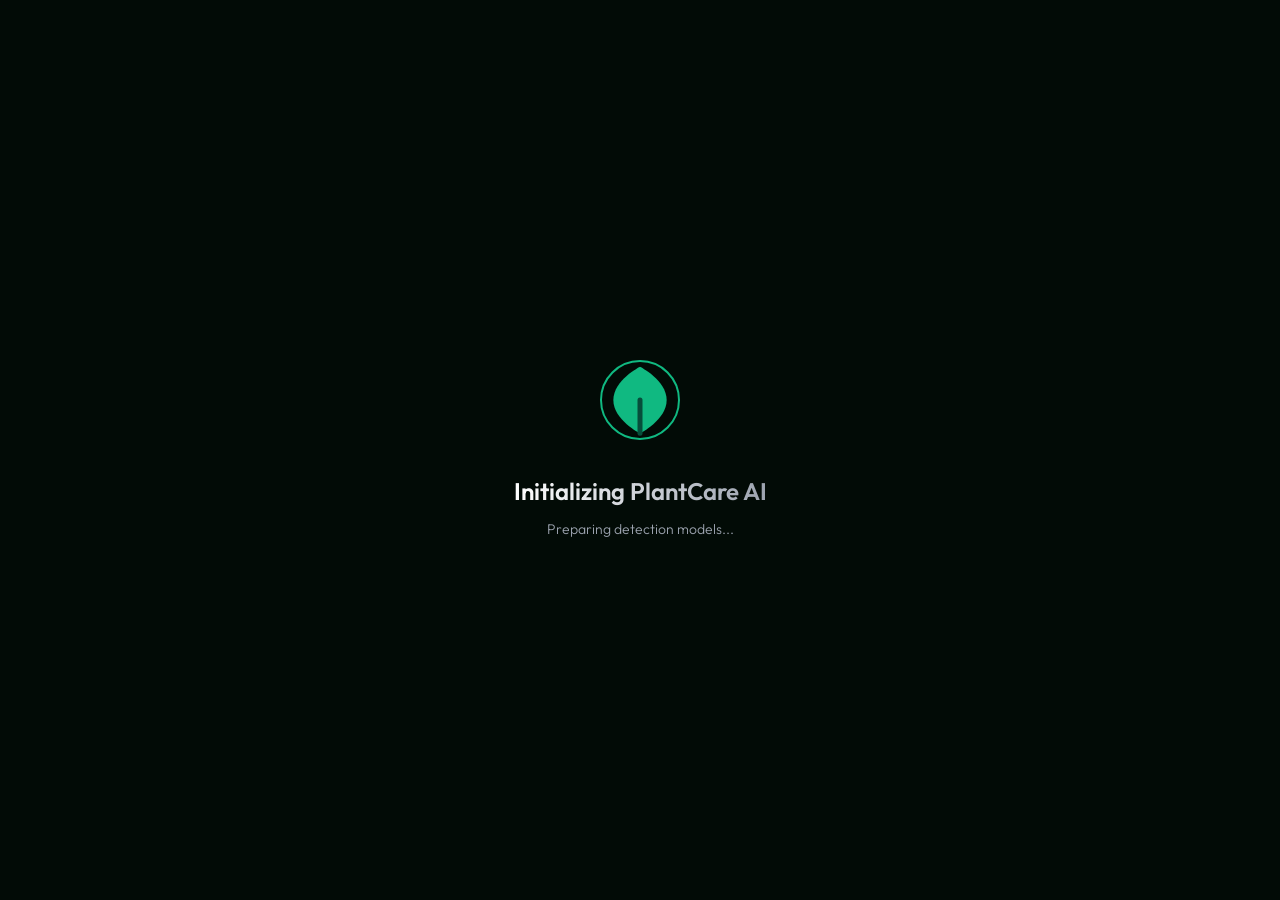
==== frontend/index.html @ ceac1222 "first commit" ====
<!DOCTYPE html>
<html lang="en">
<head>
    <meta charset="UTF-8">
    <meta name="viewport" content="width=device-width, initial-scale=1.0">
    <title>PlantCare AI - Disease Detection</title>
    <!-- Use Outfit font for a modern, organic feel -->
    <link rel="preconnect" href="https://fonts.googleapis.com">
    <link rel="preconnect" href="https://fonts.gstatic.com" crossorigin>
    <link href="https://fonts.googleapis.com/css2?family=Outfit:wght@300;400;500;600;700;800&display=swap" rel="stylesheet">
    <link rel="stylesheet" href="/frontend/style.css">
</head>
<body>
    <!-- Initial Loading Screen matching the theme -->
    <div id="loader" class="loader-overlay">
        <div class="loader-content">
            <div class="leaf-loader">
                <svg viewBox="0 0 24 24" fill="none" xmlns="http://www.w3.org/2000/svg" class="leaf-svg">
                    <!-- Leaf shape -->
                    <path d="M12 22C12 22 20 18 20 12C20 6 12 2 12 2C12 2 4 6 4 12C4 18 12 22 12 22Z" fill="#10B981" class="leaf-pulse"/>
                    <path d="M12 22V12" stroke="#064E3B" stroke-width="1.5" stroke-linecap="round" stroke-linejoin="round"/>
                </svg>
                <div class="pulse-ring"></div>
            </div>
            <h2>Initializing PlantCare AI</h2>
            <p>Preparing detection models...</p>
        </div>
    </div>

    <!-- Animated Background -->
    <div class="bg-animated">
        <div class="blob blob1"></div>
        <div class="blob blob2"></div>
        <div class="blob blob3"></div>
        <div class="noise-overlay"></div>
    </div>

    <!-- Main Navigation -->
    <nav class="glass-nav">
        <div class="nav-container">
            <div class="logo">
                <svg class="logo-icon" viewBox="0 0 24 24" fill="none" xmlns="http://www.w3.org/2000/svg">
                    <path d="M12 22C12 22 20 18 20 12C20 6 12 2 12 2C12 2 4 6 4 12C4 18 12 22 12 22Z" fill="#10B981"/>
                    <path d="M12 22V12" stroke="#FFFFFF" stroke-width="2" stroke-linecap="round"/>
                </svg>
                <span class="logo-text">PlantCare <span class="highlight">API</span></span>
            </div>
            
            <div class="auth-buttons">
                <!-- Login is not compulsory, but available -->
                <a href="/login" class="btn btn-ghost" style="text-decoration: none;">Login</a>
                <a href="/register" class="btn btn-outline" style="text-decoration: none;">Register</a>
            </div>
        </div>
    </nav>

    <!-- Hero Section -->
    <main class="hero">
        <div class="hero-container">
            <div class="hero-content glass-panel fade-in-up">
                <div class="badge">
                    <span class="pulse-dot"></span> API Status: Online
                </div>
                <h1>Diagnose Plant Health in <span class="highlight-gradient">Real-Time</span></h1>
                <p>Upload a photo of your plant's leaves. Our advanced computer vision engine will instantly identify diseases, nutrient deficiencies, and recommend treatments.</p>
                
                <!-- Main CTA - Guest allowed -->
                <div class="cta-group">
                    <a href="/upload" class="btn btn-primary btn-large" style="text-decoration: none;">
                        <svg width="24" height="24" viewBox="0 0 24 24" fill="none" stroke="currentColor" stroke-width="2" stroke-linecap="round" stroke-linejoin="round">
                            <path d="M21 15v4a2 2 0 0 1-2 2H5a2 2 0 0 1-2-2v-4"></path>
                            <polyline points="17 8 12 3 7 8"></polyline>
                            <line x1="12" y1="3" x2="12" y2="15"></line>
                        </svg>
                        Upload Plant Image
                    </a>
                    <div class="guest-note">
                        <svg width="16" height="16" viewBox="0 0 24 24" fill="none" stroke="currentColor" stroke-width="2" stroke-linecap="round" stroke-linejoin="round"><path d="M22 11.08V12a10 10 0 1 1-5.93-9.14"></path><polyline points="22 4 12 14.01 9 11.01"></polyline></svg>
                        <span>No login required to try</span>
                    </div>
                </div>
            </div>

            <!-- Visual Scanner Demonstration -->
            <div class="hero-visual glass-panel fade-in-up delay-1">
                <div class="scanner-ui">
                    <div class="mock-image-container">
                        <!-- Abstract leaf representation -->
                        <svg class="abstract-leaf" viewBox="0 0 100 100" fill="none" xmlns="http://www.w3.org/2000/svg">
                            <path d="M50 90C50 90 85 75 85 50C85 25 50 10 50 10C50 10 15 25 15 50C15 75 50 90 50 90Z" fill="var(--glass-bg)" stroke="#10B981" stroke-width="3"/>
                            <!-- Simulated spots -->
                            <circle cx="35" cy="45" r="4" fill="#F59E0B" class="spot"/>
                            <circle cx="65" cy="55" r="3" fill="#F59E0B" class="spot"/>
                            <circle cx="45" cy="65" r="5" fill="#EF4444" class="spot"/>
                        </svg>
                        
                        <!-- Scanning line animation -->
                        <div class="scan-line"></div>
                    </div>
                    
                    <div class="scanner-results">
                        <div class="result-item loading-skeleton"></div>
                        <div class="result-item loading-skeleton short"></div>
                    </div>
                </div>
            </div>
        </div>
    </main>

    <script src="/frontend/script.js"></script>
</body>
</html>
---- frontend/style.css ----
:root {
    /* Color Palette - Vibrant Plant Theme */
    --bg-dark: #020b06;
    --primary: #10B981;
    --primary-hover: #34D399;
    --primary-glow: rgba(16, 185, 129, 0.4);
    --secondary: #059669;
    --accent: #F59E0B;
    
    --text-main: #F3F4F6;
    --text-muted: #9CA3AF;
    
    --glass-bg: rgba(255, 255, 255, 0.03);
    --glass-border: rgba(255, 255, 255, 0.08);
    --glass-highlight: rgba(255, 255, 255, 0.15);
    
    --font-sans: 'Outfit', -apple-system, BlinkMacSystemFont, 'Segoe UI', Roboto, sans-serif;
}

* {
    margin: 0;
    padding: 0;
    box-sizing: border-box;
    font-family: var(--font-sans);
}

body {
    background-color: var(--bg-dark);
    color: var(--text-main);
    min-height: 100vh;
    overflow-x: hidden;
    position: relative;
    line-height: 1.6;
}

/* Typography */
h1 {
    font-size: clamp(2.5rem, 5vw, 4rem);
    font-weight: 800;
    line-height: 1.1;
    margin-bottom: 1.5rem;
    letter-spacing: -0.02em;
}

p {
    font-size: 1.125rem;
    color: var(--text-muted);
    margin-bottom: 2rem;
    font-weight: 300;
}

.highlight {
    color: var(--primary);
}

.highlight-gradient {
    background: linear-gradient(135deg, #10B981, #34D399);
    -webkit-background-clip: text;
    -webkit-text-fill-color: transparent;
    background-clip: text;
}

/* Background Animations */
.bg-animated {
    position: fixed;
    top: 0;
    left: 0;
    width: 100vw;
    height: 100vh;
    z-index: -1;
    overflow: hidden;
    background: radial-gradient(circle at center, #062416 0%, var(--bg-dark) 100%);
}

.blob {
    position: absolute;
    filter: blur(80px);
    border-radius: 50%;
    opacity: 0.5;
    animation: float 20s infinite ease-in-out alternate;
}

.blob1 {
    top: -10%;
    left: -10%;
    width: 50vw;
    height: 50vw;
    background: radial-gradient(circle, rgba(16,185,129,0.15) 0%, transparent 70%);
    animation-delay: 0s;
}

.blob2 {
    bottom: -20%;
    right: -10%;
    width: 60vw;
    height: 60vw;
    background: radial-gradient(circle, rgba(5,150,105,0.2) 0%, transparent 70%);
    animation-delay: -5s;
}

.blob3 {
    top: 40%;
    left: 40%;
    width: 30vw;
    height: 30vw;
    background: radial-gradient(circle, rgba(245,158,11,0.05) 0%, transparent 70%);
    animation-delay: -10s;
}

.noise-overlay {
    position: absolute;
    inset: 0;
    background-image: url("data:image/svg+xml,%3Csvg viewBox='0 0 200 200' xmlns='http://www.w3.org/2000/svg'%3E%3Cfilter id='noiseFilter'%3E%3CfeTurbulence type='fractalNoise' baseFrequency='0.65' numOctaves='3' stitchTiles='stitch'/%3E%3C/filter%3E%3Crect width='100%25' height='100%25' filter='url(%23noiseFilter)' opacity='0.03'/%3E%3C/svg%3E");
    pointer-events: none;
}

@keyframes float {
    0% { transform: translate(0, 0) scale(1); }
    100% { transform: translate(5%, 10%) scale(1.1); }
}

/* Glassmorphism Utilities */
.glass-panel {
    background: var(--glass-bg);
    backdrop-filter: blur(12px);
    -webkit-backdrop-filter: blur(12px);
    border: 1px solid var(--glass-border);
    border-radius: 24px;
    box-shadow: 0 25px 50px -12px rgba(0, 0, 0, 0.5);
}

/* Buttons */
.btn {
    display: inline-flex;
    align-items: center;
    justify-content: center;
    gap: 0.5rem;
    padding: 0.75rem 1.5rem;
    border-radius: 12px;
    font-weight: 600;
    font-size: 1rem;
    cursor: pointer;
    transition: all 0.3s ease;
    border: none;
    outline: none;
}

.btn-primary {
    background: var(--primary);
    color: #ffffff;
    box-shadow: 0 0 20px var(--primary-glow);
}

.btn-primary:hover {
    background: var(--primary-hover);
    box-shadow: 0 0 30px var(--primary-glow);
    transform: translateY(-2px);
}

.btn-outline {
    background: transparent;
    color: var(--text-main);
    border: 1px solid var(--glass-highlight);
}

.btn-outline:hover {
    background: var(--glass-highlight);
    border-color: var(--primary);
}

.btn-ghost {
    background: transparent;
    color: var(--text-muted);
}

.btn-ghost:hover {
    color: var(--text-main);
    background: var(--glass-bg);
}

.btn-large {
    padding: 1rem 2.5rem;
    font-size: 1.125rem;
}

/* Navigation */
.glass-nav {
    position: fixed;
    top: 0;
    left: 0;
    width: 100%;
    z-index: 100;
    background: rgba(2, 11, 6, 0.7);
    backdrop-filter: blur(16px);
    border-bottom: 1px solid var(--glass-border);
}

.nav-container {
    max-width: 1200px;
    margin: 0 auto;
    padding: 1rem 2rem;
    display: flex;
    justify-content: space-between;
    align-items: center;
}

.logo {
    display: flex;
    align-items: center;
    gap: 0.75rem;
    font-weight: 700;
    font-size: 1.5rem;
    letter-spacing: -0.5px;
}

.logo-icon {
    width: 32px;
    height: 32px;
    filter: drop-shadow(0 0 10px var(--primary-glow));
}

.auth-buttons {
    display: flex;
    gap: 1rem;
}

/* Hero Section */
.hero {
    min-height: 100vh;
    display: flex;
    align-items: center;
    padding: 6rem 2rem 2rem;
    max-width: 1280px;
    margin: 0 auto;
}

.hero-container {
    display: grid;
    grid-template-columns: 1fr 1fr;
    gap: 4rem;
    align-items: center;
    width: 100%;
}

.hero-content {
    padding: 3rem;
}

.badge {
    display: inline-flex;
    align-items: center;
    gap: 0.5rem;
    padding: 0.5rem 1rem;
    background: rgba(16, 185, 129, 0.1);
    border: 1px solid rgba(16, 185, 129, 0.2);
    border-radius: 99px;
    font-size: 0.875rem;
    color: var(--primary);
    margin-bottom: 1.5rem;
    font-weight: 500;
}

.pulse-dot {
    width: 8px;
    height: 8px;
    background: var(--primary);
    border-radius: 50%;
    box-shadow: 0 0 0 0 var(--primary-glow);
    animation: pulse-dot 2s infinite;
}

@keyframes pulse-dot {
    0% { box-shadow: 0 0 0 0 var(--primary-glow); }
    70% { box-shadow: 0 0 0 10px rgba(16, 185, 129, 0); }
    100% { box-shadow: 0 0 0 0 rgba(16, 185, 129, 0); }
}

.cta-group {
    display: flex;
    flex-direction: column;
    gap: 1rem;
    margin-top: 2.5rem;
    align-items: flex-start;
}

.guest-note {
    display: flex;
    align-items: center;
    gap: 0.5rem;
    font-size: 0.875rem;
    color: var(--text-muted);
    padding-left: 0.5rem;
}

.guest-note svg {
    color: var(--primary);
}

/* Hero Visual / Scanner UI */
.hero-visual {
    padding: 2rem;
    aspect-ratio: 1;
    display: flex;
    align-items: center;
    justify-content: center;
    background: linear-gradient(135deg, rgba(255,255,255,0.05), rgba(255,255,255,0.01));
}

.scanner-ui {
    width: 100%;
    height: 100%;
    position: relative;
    display: flex;
    flex-direction: column;
    gap: 2rem;
}

.mock-image-container {
    flex-grow: 1;
    background: rgba(0,0,0,0.3);
    border-radius: 16px;
    border: 1px dashed var(--glass-highlight);
    position: relative;
    overflow: hidden;
    display: flex;
    align-items: center;
    justify-content: center;
}

.abstract-leaf {
    width: 60%;
    height: 60%;
    opacity: 0.8;
}

.spot {
    animation: blink 3s infinite alternate;
}

@keyframes blink {
    0%, 100% { opacity: 0.4; }
    50% { opacity: 1; filter: drop-shadow(0 0 5px currentColor); }
}

.scan-line {
    position: absolute;
    top: 0;
    left: 0;
    width: 100%;
    height: 2px;
    background: var(--primary);
    box-shadow: 0 0 20px 5px var(--primary-glow);
    animation: scan 4s ease-in-out infinite;
}

@keyframes scan {
    0% { top: -10%; opacity: 0; }
    10% { opacity: 1; }
    90% { opacity: 1; }
    100% { top: 110%; opacity: 0; }
}

.scanner-results {
    display: flex;
    flex-direction: column;
    gap: 1rem;
}

.loading-skeleton {
    height: 12px;
    background: linear-gradient(90deg, var(--glass-highlight) 25%, rgba(255,255,255,0.2) 50%, var(--glass-highlight) 75%);
    background-size: 200% 100%;
    animation: loading-shimmer 2s infinite linear;
    border-radius: 6px;
    width: 100%;
}

.loading-skeleton.short {
    width: 60%;
}

@keyframes loading-shimmer {
    0% { background-position: 200% 0; }
    100% { background-position: -200% 0; }
}

/* Animations */
.fade-in-up {
    opacity: 0;
    transform: translateY(30px);
    animation: fadeUp 0.8s cubic-bezier(0.16, 1, 0.3, 1) forwards;
}

.delay-1 {
    animation-delay: 0.2s;
}

@keyframes fadeUp {
    to {
        opacity: 1;
        transform: translateY(0);
    }
}

/* Loader Screen */
.loader-overlay {
    position: fixed;
    inset: 0;
    background: var(--bg-dark);
    z-index: 9999;
    display: flex;
    flex-direction: column;
    align-items: center;
    justify-content: center;
    transition: opacity 0.8s ease, visibility 0.8s ease;
}

.loader-content {
    text-align: center;
}

.leaf-loader {
    position: relative;
    width: 80px;
    height: 80px;
    margin: 0 auto 2rem;
}

.leaf-svg {
    width: 100%;
    height: 100%;
    position: relative;
    z-index: 2;
}

.leaf-pulse {
    animation: leaf-breathe 2s ease-in-out infinite alternate;
    transform-origin: bottom center;
}

@keyframes leaf-breathe {
    0% { transform: scale(0.95); opacity: 0.8; }
    100% { transform: scale(1.05); opacity: 1; }
}

.pulse-ring {
    position: absolute;
    top: 50%;
    left: 50%;
    transform: translate(-50%, -50%);
    width: 100%;
    height: 100%;
    border-radius: 50%;
    border: 2px solid var(--primary);
    animation: expand-ring 2s infinite cubic-bezier(0.16, 1, 0.3, 1);
}

@keyframes expand-ring {
    0% { width: 100%; height: 100%; opacity: 1; }
    100% { width: 250%; height: 250%; opacity: 0; }
}

.loader-content h2 {
    font-size: 1.5rem;
    font-weight: 600;
    margin-bottom: 0.5rem;
    background: linear-gradient(to right, #fff, #9ca3af);
    -webkit-background-clip: text;
    -webkit-text-fill-color: transparent;
    background-clip: text;
}

.loader-content p {
    font-size: 0.875rem;
    margin-bottom: 0;
}

/* Responsive */
@media (max-width: 768px) {
    .hero-container {
        grid-template-columns: 1fr;
        gap: 2rem;
    }
    .hero {
        padding-top: 8rem;
    }
    h1 {
        font-size: 2.5rem;
    }
    .hero-visual {
        max-width: 400px;
        margin: 0 auto;
    }
}
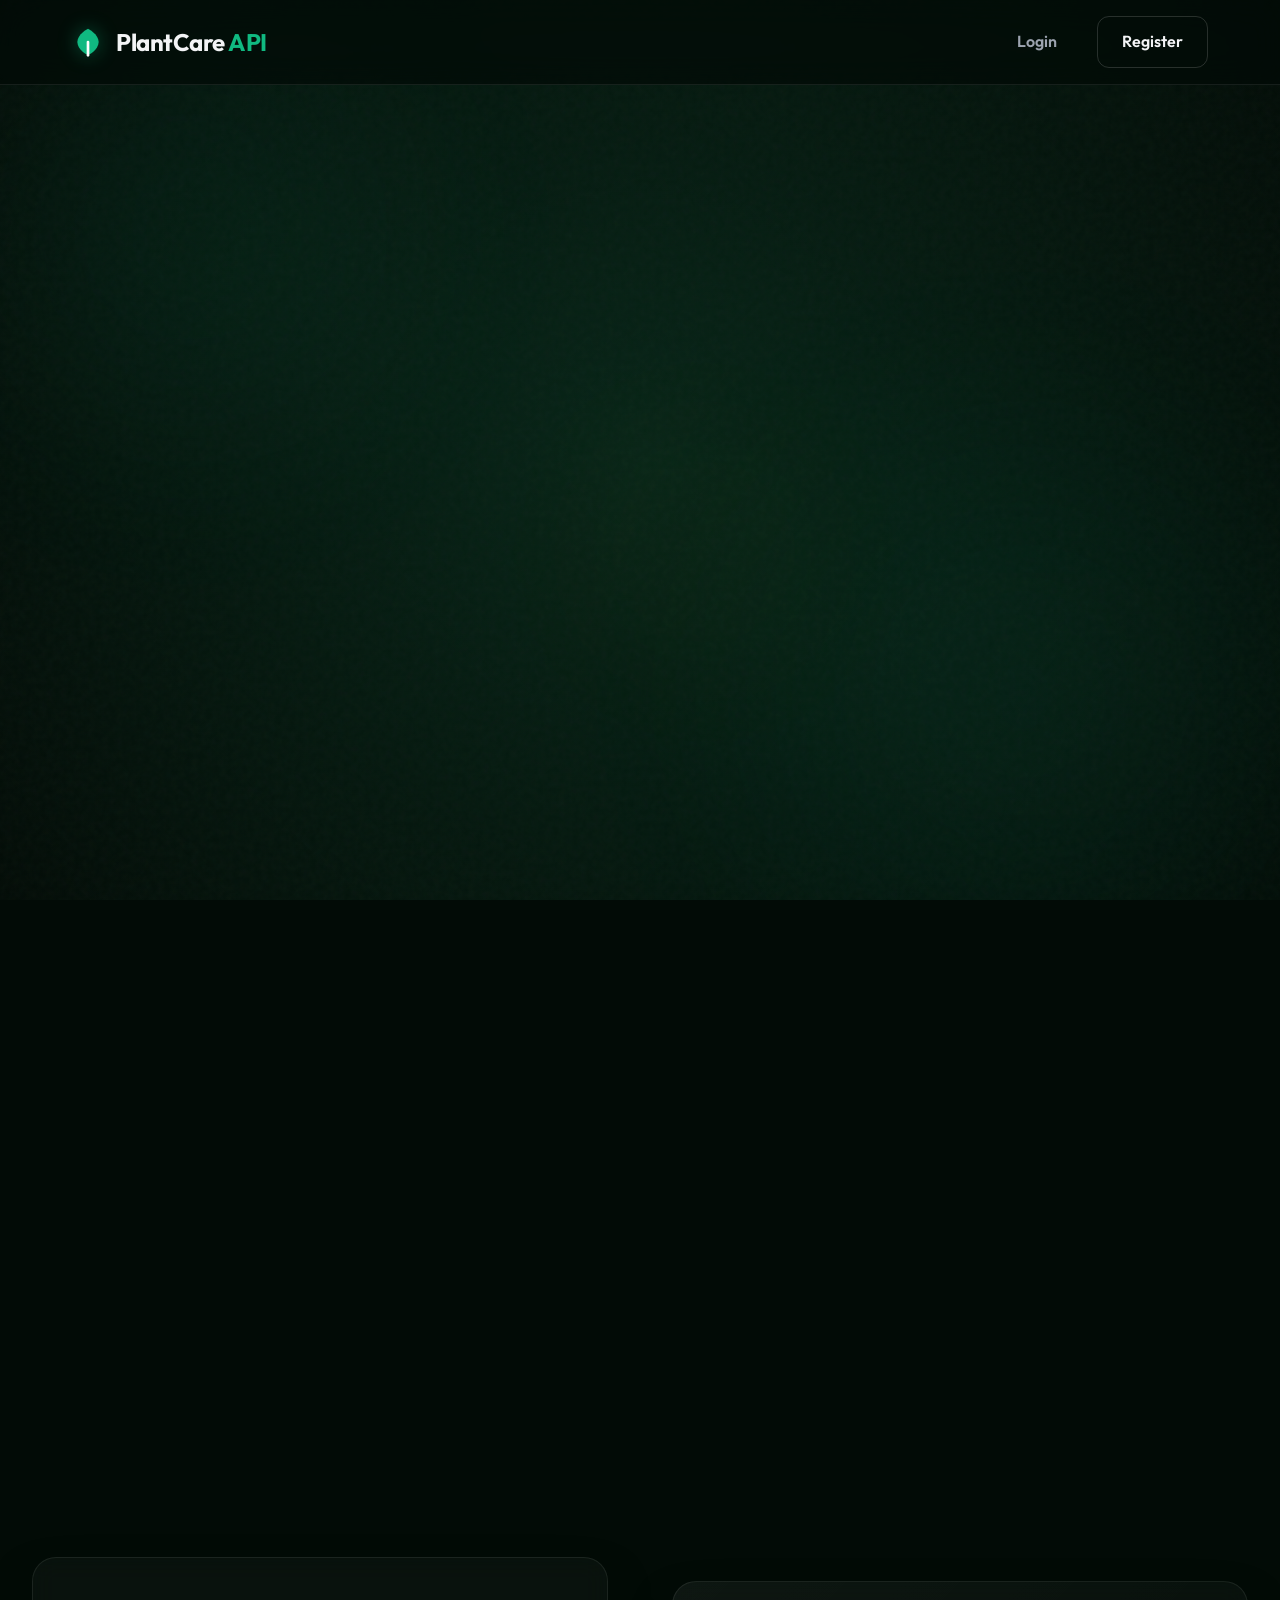
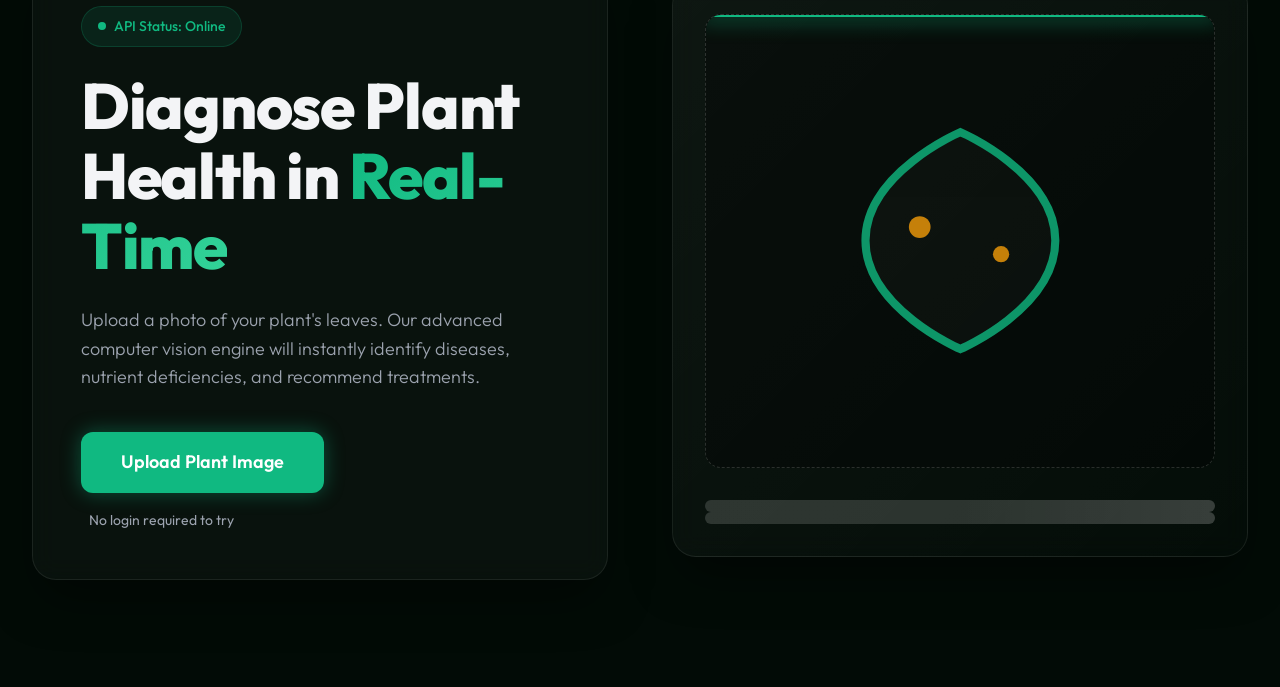
==== commit 7063b9ed: "Professionalized PlantCare API: Added API Key management, admin privileges, and consolidated high-pe" ====
--- a/frontend/index.html
+++ b/frontend/index.html
@@ -4,19 +4,16 @@
     <meta charset="UTF-8">
     <meta name="viewport" content="width=device-width, initial-scale=1.0">
     <title>PlantCare AI - Disease Detection</title>
-    <!-- Use Outfit font for a modern, organic feel -->
     <link rel="preconnect" href="https://fonts.googleapis.com">
     <link rel="preconnect" href="https://fonts.gstatic.com" crossorigin>
     <link href="https://fonts.googleapis.com/css2?family=Outfit:wght@300;400;500;600;700;800&display=swap" rel="stylesheet">
     <link rel="stylesheet" href="/frontend/style.css">
 </head>
 <body>
-    <!-- Initial Loading Screen matching the theme -->
     <div id="loader" class="loader-overlay">
         <div class="loader-content">
             <div class="leaf-loader">
                 <svg viewBox="0 0 24 24" fill="none" xmlns="http://www.w3.org/2000/svg" class="leaf-svg">
-                    <!-- Leaf shape -->
                     <path d="M12 22C12 22 20 18 20 12C20 6 12 2 12 2C12 2 4 6 4 12C4 18 12 22 12 22Z" fill="#10B981" class="leaf-pulse"/>
                     <path d="M12 22V12" stroke="#064E3B" stroke-width="1.5" stroke-linecap="round" stroke-linejoin="round"/>
                 </svg>
@@ -27,7 +24,6 @@
         </div>
     </div>
 
-    <!-- Animated Background -->
     <div class="bg-animated">
         <div class="blob blob1"></div>
         <div class="blob blob2"></div>
@@ -35,7 +31,6 @@
         <div class="noise-overlay"></div>
     </div>
 
-    <!-- Main Navigation -->
     <nav class="glass-nav">
         <div class="nav-container">
             <div class="logo">
@@ -45,16 +40,13 @@
                 </svg>
                 <span class="logo-text">PlantCare <span class="highlight">API</span></span>
             </div>
-            
-            <div class="auth-buttons">
-                <!-- Login is not compulsory, but available -->
+            <div class="auth-buttons" id="navAuth">
                 <a href="/login" class="btn btn-ghost" style="text-decoration: none;">Login</a>
                 <a href="/register" class="btn btn-outline" style="text-decoration: none;">Register</a>
             </div>
         </div>
     </nav>
 
-    <!-- Hero Section -->
     <main class="hero">
         <div class="hero-container">
             <div class="hero-content glass-panel fade-in-up">
@@ -63,41 +55,26 @@
                 </div>
                 <h1>Diagnose Plant Health in <span class="highlight-gradient">Real-Time</span></h1>
                 <p>Upload a photo of your plant's leaves. Our advanced computer vision engine will instantly identify diseases, nutrient deficiencies, and recommend treatments.</p>
-                
-                <!-- Main CTA - Guest allowed -->
                 <div class="cta-group">
                     <a href="/upload" class="btn btn-primary btn-large" style="text-decoration: none;">
-                        <svg width="24" height="24" viewBox="0 0 24 24" fill="none" stroke="currentColor" stroke-width="2" stroke-linecap="round" stroke-linejoin="round">
-                            <path d="M21 15v4a2 2 0 0 1-2 2H5a2 2 0 0 1-2-2v-4"></path>
-                            <polyline points="17 8 12 3 7 8"></polyline>
-                            <line x1="12" y1="3" x2="12" y2="15"></line>
-                        </svg>
                         Upload Plant Image
                     </a>
                     <div class="guest-note">
-                        <svg width="16" height="16" viewBox="0 0 24 24" fill="none" stroke="currentColor" stroke-width="2" stroke-linecap="round" stroke-linejoin="round"><path d="M22 11.08V12a10 10 0 1 1-5.93-9.14"></path><polyline points="22 4 12 14.01 9 11.01"></polyline></svg>
                         <span>No login required to try</span>
                     </div>
                 </div>
             </div>
 
-            <!-- Visual Scanner Demonstration -->
             <div class="hero-visual glass-panel fade-in-up delay-1">
                 <div class="scanner-ui">
                     <div class="mock-image-container">
-                        <!-- Abstract leaf representation -->
-                        <svg class="abstract-leaf" viewBox="0 0 100 100" fill="none" xmlns="http://www.w3.org/2000/svg">
+                        <svg class="abstract-leaf" viewBox="0 0 100 100" fill="none">
                             <path d="M50 90C50 90 85 75 85 50C85 25 50 10 50 10C50 10 15 25 15 50C15 75 50 90 50 90Z" fill="var(--glass-bg)" stroke="#10B981" stroke-width="3"/>
-                            <!-- Simulated spots -->
                             <circle cx="35" cy="45" r="4" fill="#F59E0B" class="spot"/>
                             <circle cx="65" cy="55" r="3" fill="#F59E0B" class="spot"/>
-                            <circle cx="45" cy="65" r="5" fill="#EF4444" class="spot"/>
                         </svg>
-                        
-                        <!-- Scanning line animation -->
                         <div class="scan-line"></div>
                     </div>
-                    
                     <div class="scanner-results">
                         <div class="result-item loading-skeleton"></div>
                         <div class="result-item loading-skeleton short"></div>
@@ -106,7 +83,6 @@
             </div>
         </div>
     </main>
-
     <script src="/frontend/script.js"></script>
 </body>
 </html>
--- a/frontend/style.css
+++ b/frontend/style.css
@@ -224,7 +224,9 @@
     gap: 1rem;
 }
 
-/* Hero Section */
+/* --- Page Specific Styles Merged Here --- */
+
+/* Hero Section (Index) */
 .hero {
     min-height: 100vh;
     display: flex;
@@ -292,11 +294,7 @@
     padding-left: 0.5rem;
 }
 
-.guest-note svg {
-    color: var(--primary);
-}
-
-/* Hero Visual / Scanner UI */
+/* Scanner UI (Index/Upload) */
 .hero-visual {
     padding: 2rem;
     aspect-ratio: 1;
@@ -360,12 +358,6 @@
     100% { top: 110%; opacity: 0; }
 }
 
-.scanner-results {
-    display: flex;
-    flex-direction: column;
-    gap: 1rem;
-}
-
 .loading-skeleton {
     height: 12px;
     background: linear-gradient(90deg, var(--glass-highlight) 25%, rgba(255,255,255,0.2) 50%, var(--glass-highlight) 75%);
@@ -375,14 +367,100 @@
     width: 100%;
 }
 
-.loading-skeleton.short {
-    width: 60%;
-}
-
 @keyframes loading-shimmer {
     0% { background-position: 200% 0; }
     100% { background-position: -200% 0; }
 }
+
+/* Info Page Styles */
+.info-main {
+    min-height: 100vh; padding: 8rem 1.5rem 4rem; display: flex; align-items: flex-start; justify-content: center;
+}
+.info-container { width: 100%; max-width: 800px; padding: 3rem; }
+.info-header { text-align: center; margin-bottom: 3rem; }
+.info-header h1 { font-size: 2.5rem; margin-bottom: 1rem; }
+.info-grid { display: grid; grid-template-columns: 1fr 1fr; gap: 2rem; margin-bottom: 3rem; }
+.info-card { background: rgba(16, 185, 129, 0.05); border: 1px solid var(--glass-border); border-radius: 16px; padding: 2rem; transition: transform 0.3s ease; }
+.info-card:hover { transform: translateY(-5px); background: rgba(16, 185, 129, 0.1); }
+.info-card h3 { color: var(--primary); margin-bottom: 1rem; display: flex; align-items: center; gap: 0.5rem; }
+.info-card p, .info-card li { color: var(--text-muted); line-height: 1.6; font-size: 0.95rem; }
+.info-card ul { padding-left: 1.5rem; margin-top: 1rem; }
+.info-card li { margin-bottom: 0.5rem; }
+.action-container { text-align: center; margin-top: 2rem; padding-top: 2rem; border-top: 1px solid var(--glass-border); }
+
+/* Dashboard Styles */
+.dashboard-main { min-height: 100vh; padding: 8rem 1.5rem 4rem; display: flex; flex-direction: column; align-items: center; }
+.dashboard-container { width: 100%; max-width: 1000px; display: grid; grid-template-columns: 280px 1fr; gap: 2rem; }
+.sidebar { display: flex; flex-direction: column; gap: 1rem; }
+.sidebar-item { padding: 1rem 1.5rem; border-radius: 12px; background: rgba(255, 255, 255, 0.03); border: 1px solid var(--glass-border); color: var(--text-muted); cursor: pointer; transition: all 0.3s ease; display: flex; align-items: center; gap: 0.75rem; text-decoration: none; }
+.sidebar-item:hover, .sidebar-item.active { background: rgba(16, 185, 129, 0.1); border-color: var(--primary); color: #fff; }
+.content-area { background: rgba(255, 255, 255, 0.02); border: 1px solid var(--glass-border); border-radius: 20px; padding: 2.5rem; min-height: 500px; }
+.section-header { display: flex; justify-content: space-between; align-items: center; margin-bottom: 2rem; padding-bottom: 1rem; border-bottom: 1px solid var(--glass-border); }
+.api-key-card { background: rgba(0, 0, 0, 0.2); border: 1px solid var(--glass-border); border-radius: 12px; padding: 1.5rem; margin-bottom: 1rem; display: flex; justify-content: space-between; align-items: center; transition: all 0.3s ease; }
+.api-key-card:hover { border-color: rgba(16, 185, 129, 0.3); }
+.api-key-info h4 { font-size: 1.1rem; margin-bottom: 0.25rem; font-family: monospace; color: var(--primary); letter-spacing: 1px; }
+.api-key-meta { font-size: 0.85rem; color: var(--text-muted); }
+.status-badge { padding: 4px 12px; border-radius: 20px; font-size: 0.75rem; font-weight: 600; }
+.status-active { background: rgba(16, 185, 129, 0.1); color: #10B981; border: 1px solid #10B981; }
+.status-expired { background: rgba(239, 68, 68, 0.1); color: #ef4444; border: 1px solid #ef4444; }
+.empty-state { text-align: center; padding: 4rem 2rem; color: var(--text-muted); }
+
+/* Auth Styles */
+.auth-main { min-height: 100vh; display: flex; align-items: center; justify-content: center; padding: 6rem 1.5rem 2rem; }
+.auth-container { width: 100%; max-width: 480px; padding: 3rem; box-shadow: 0 30px 60px -12px rgba(0, 0, 0, 0.7); }
+.auth-header { text-align: center; margin-bottom: 2.5rem; }
+.auth-header h2 { font-size: 2.25rem; font-weight: 700; margin-bottom: 0.5rem; }
+.auth-form { display: flex; flex-direction: column; gap: 1.25rem; }
+.form-group { display: flex; flex-direction: column; gap: 0.5rem; text-align: left; }
+.form-group label { font-size: 0.875rem; font-weight: 500; color: var(--text-main); padding-left: 0.25rem; }
+.input-wrapper { position: relative; display: flex; align-items: center; }
+.input-icon { position: absolute; left: 1rem; width: 20px; height: 20px; color: var(--text-muted); transition: color 0.3s ease; }
+.input-wrapper input { width: 100%; padding: 1rem 1rem 1rem 3rem; background: rgba(0, 0, 0, 0.2); border: 1px solid var(--glass-border); border-radius: 12px; color: var(--text-main); font-size: 1rem; outline: none; transition: all 0.3s ease; }
+.input-wrapper input:focus { border-color: var(--primary); background: rgba(16, 185, 129, 0.05); box-shadow: 0 0 0 4px rgba(16, 185, 129, 0.1); }
+.eye-btn { position: absolute; right: 1rem; background: transparent; border: none; color: var(--text-muted); cursor: pointer; display: flex; align-items: center; justify-content: center; }
+.form-options { display: flex; justify-content: space-between; align-items: center; font-size: 0.875rem; }
+.checkbox-container { display: flex; align-items: center; gap: 0.5rem; cursor: pointer; color: var(--text-muted); }
+.checkmark { width: 18px; height: 18px; background: rgba(0, 0, 0, 0.2); border: 1px solid var(--glass-border); border-radius: 4px; display: flex; align-items: center; justify-content: center; }
+.checkbox-container input { display: none; }
+.checkbox-container input:checked ~ .checkmark { background: var(--primary); border-color: var(--primary); }
+.checkbox-container input:checked ~ .checkmark::after { content: ""; width: 5px; height: 10px; border: solid white; border-width: 0 2px 2px 0; transform: rotate(45deg); margin-bottom: 2px; }
+.forgot-link { color: var(--primary); text-decoration: none; }
+.auth-switch { text-align: center; margin-top: 1.5rem; font-size: 0.95rem; color: var(--text-muted); }
+.auth-switch a { color: var(--primary); text-decoration: none; font-weight: 500; }
+.divider { display: flex; align-items: center; text-align: center; margin: 1.5rem 0; color: var(--text-muted); font-size: 0.875rem; }
+.divider::before, .divider::after { content: ''; flex: 1; border-bottom: 1px solid var(--glass-border); }
+.divider span { padding: 0 1rem; }
+
+/* Upload Specific Styles */
+.upload-main { min-height: 100vh; display: flex; align-items: center; justify-content: center; padding: 6rem 1.5rem 2rem; }
+.upload-container { width: 100%; max-width: 800px; padding: 3rem; text-align: center; }
+.upload-zone { border: 2px dashed var(--glass-highlight); border-radius: 20px; padding: 4rem 2rem; background: rgba(0, 0, 0, 0.2); transition: all 0.3s ease; min-height: 400px; display: flex; align-items: center; justify-content: center; flex-direction: column; }
+.upload-zone.drag-active { border-color: var(--primary); background: rgba(16, 185, 129, 0.1); transform: scale(1.02); }
+.upload-icon { width: 80px; height: 80px; color: var(--primary); margin-bottom: 1rem; filter: drop-shadow(0 0 10px var(--primary-glow)); }
+.file-hint { display: block; font-size: 0.875rem; color: var(--text-muted); margin-top: 1rem; }
+#imagePreview { max-width: 100%; max-height: 400px; border-radius: 12px; box-shadow: 0 10px 30px rgba(0,0,0,0.5); border: 1px solid var(--glass-highlight); }
+.preview-actions { display: flex; gap: 1rem; }
+.scan-container { position: relative; width: 100%; max-width: 400px; border-radius: 12px; overflow: hidden; box-shadow: 0 0 30px rgba(16, 185, 129, 0.2); }
+.scan-image-wrapper { position: relative; width: 100%; display: flex; }
+#scanImagePreview { width: 100%; filter: contrast(1.2) sepia(0.2) hue-rotate(100deg); }
+.scan-overlay { position: absolute; inset: 0; background: linear-gradient(180deg, rgba(16, 185, 129, 0) 0%, rgba(16, 185, 129, 0.1) 50%, rgba(16, 185, 129, 0) 100%); background-size: 100% 200%; animation: scan-pulse 2s infinite linear; }
+.scan-line-active { position: absolute; top: 50%; left: 0; width: 100%; height: 2px; background: #10B981; box-shadow: 0 0 15px 5px rgba(16, 185, 129, 0.6); animation: scan-move 3s infinite ease-in-out; }
+@keyframes scan-move { 0% { top: 0%; } 50% { top: 100%; } 100% { top: 0%; } }
+@keyframes scan-pulse { 0% { background-position: 0% -100%; } 100% { background-position: 0% 100%; } }
+.glass-panel-inner { background: rgba(255, 255, 255, 0.05); border: 1px solid var(--glass-highlight); border-radius: 16px; padding: 2.5rem; width: 100%; max-width: 500px; text-align: left; }
+.result-header { display: flex; align-items: center; gap: 1rem; margin-bottom: 2rem; }
+.status-indicator { width: 16px; height: 16px; border-radius: 50%; }
+.status-indicator.healthy { background: var(--primary); box-shadow: 0 0 15px rgba(16, 185, 129, 0.6); }
+.status-indicator.warning { background: var(--accent); box-shadow: 0 0 15px rgba(245, 158, 11, 0.6); }
+.status-indicator.danger { background: #EF4444; box-shadow: 0 0 15px rgba(239, 68, 68, 0.6); }
+.confidence-bar { width: 100%; height: 8px; background: rgba(255, 255, 255, 0.1); border-radius: 4px; margin-bottom: 0.5rem; overflow: hidden; }
+.confidence-fill { height: 100%; background: var(--primary); border-radius: 4px; transition: width 1.5s cubic-bezier(0.16, 1, 0.3, 1); }
+.recommendation-box { background: rgba(0, 0, 0, 0.2); border-left: 4px solid var(--primary); padding: 1.5rem; border-radius: 0 8px 8px 0; }
+
+/* Utilities */
+.w-100 { width: 100%; }
+.mt-2 { margin-top: 0.5rem; }
+.mt-4 { margin-top: 1rem; }
 
 /* Animations */
 .fade-in-up {
@@ -390,105 +468,15 @@
     transform: translateY(30px);
     animation: fadeUp 0.8s cubic-bezier(0.16, 1, 0.3, 1) forwards;
 }
-
-.delay-1 {
-    animation-delay: 0.2s;
-}
-
-@keyframes fadeUp {
-    to {
-        opacity: 1;
-        transform: translateY(0);
-    }
-}
-
-/* Loader Screen */
-.loader-overlay {
-    position: fixed;
-    inset: 0;
-    background: var(--bg-dark);
-    z-index: 9999;
-    display: flex;
-    flex-direction: column;
-    align-items: center;
-    justify-content: center;
-    transition: opacity 0.8s ease, visibility 0.8s ease;
-}
-
-.loader-content {
-    text-align: center;
-}
-
-.leaf-loader {
-    position: relative;
-    width: 80px;
-    height: 80px;
-    margin: 0 auto 2rem;
-}
-
-.leaf-svg {
-    width: 100%;
-    height: 100%;
-    position: relative;
-    z-index: 2;
-}
-
-.leaf-pulse {
-    animation: leaf-breathe 2s ease-in-out infinite alternate;
-    transform-origin: bottom center;
-}
-
-@keyframes leaf-breathe {
-    0% { transform: scale(0.95); opacity: 0.8; }
-    100% { transform: scale(1.05); opacity: 1; }
-}
-
-.pulse-ring {
-    position: absolute;
-    top: 50%;
-    left: 50%;
-    transform: translate(-50%, -50%);
-    width: 100%;
-    height: 100%;
-    border-radius: 50%;
-    border: 2px solid var(--primary);
-    animation: expand-ring 2s infinite cubic-bezier(0.16, 1, 0.3, 1);
-}
-
-@keyframes expand-ring {
-    0% { width: 100%; height: 100%; opacity: 1; }
-    100% { width: 250%; height: 250%; opacity: 0; }
-}
-
-.loader-content h2 {
-    font-size: 1.5rem;
-    font-weight: 600;
-    margin-bottom: 0.5rem;
-    background: linear-gradient(to right, #fff, #9ca3af);
-    -webkit-background-clip: text;
-    -webkit-text-fill-color: transparent;
-    background-clip: text;
-}
-
-.loader-content p {
-    font-size: 0.875rem;
-    margin-bottom: 0;
-}
+.delay-1 { animation-delay: 0.2s; }
+@keyframes fadeUp { to { opacity: 1; transform: translateY(0); } }
 
 /* Responsive */
 @media (max-width: 768px) {
-    .hero-container {
-        grid-template-columns: 1fr;
-        gap: 2rem;
-    }
-    .hero {
-        padding-top: 8rem;
-    }
-    h1 {
-        font-size: 2.5rem;
-    }
-    .hero-visual {
-        max-width: 400px;
-        margin: 0 auto;
-    }
-}
+    .hero-container { grid-template-columns: 1fr; gap: 2rem; }
+    .hero { padding-top: 8rem; }
+    h1 { font-size: 2.5rem; }
+    .hero-visual { max-width: 400px; margin: 0 auto; }
+    .dashboard-container { grid-template-columns: 1fr; }
+    .info-grid { grid-template-columns: 1fr; }
+}
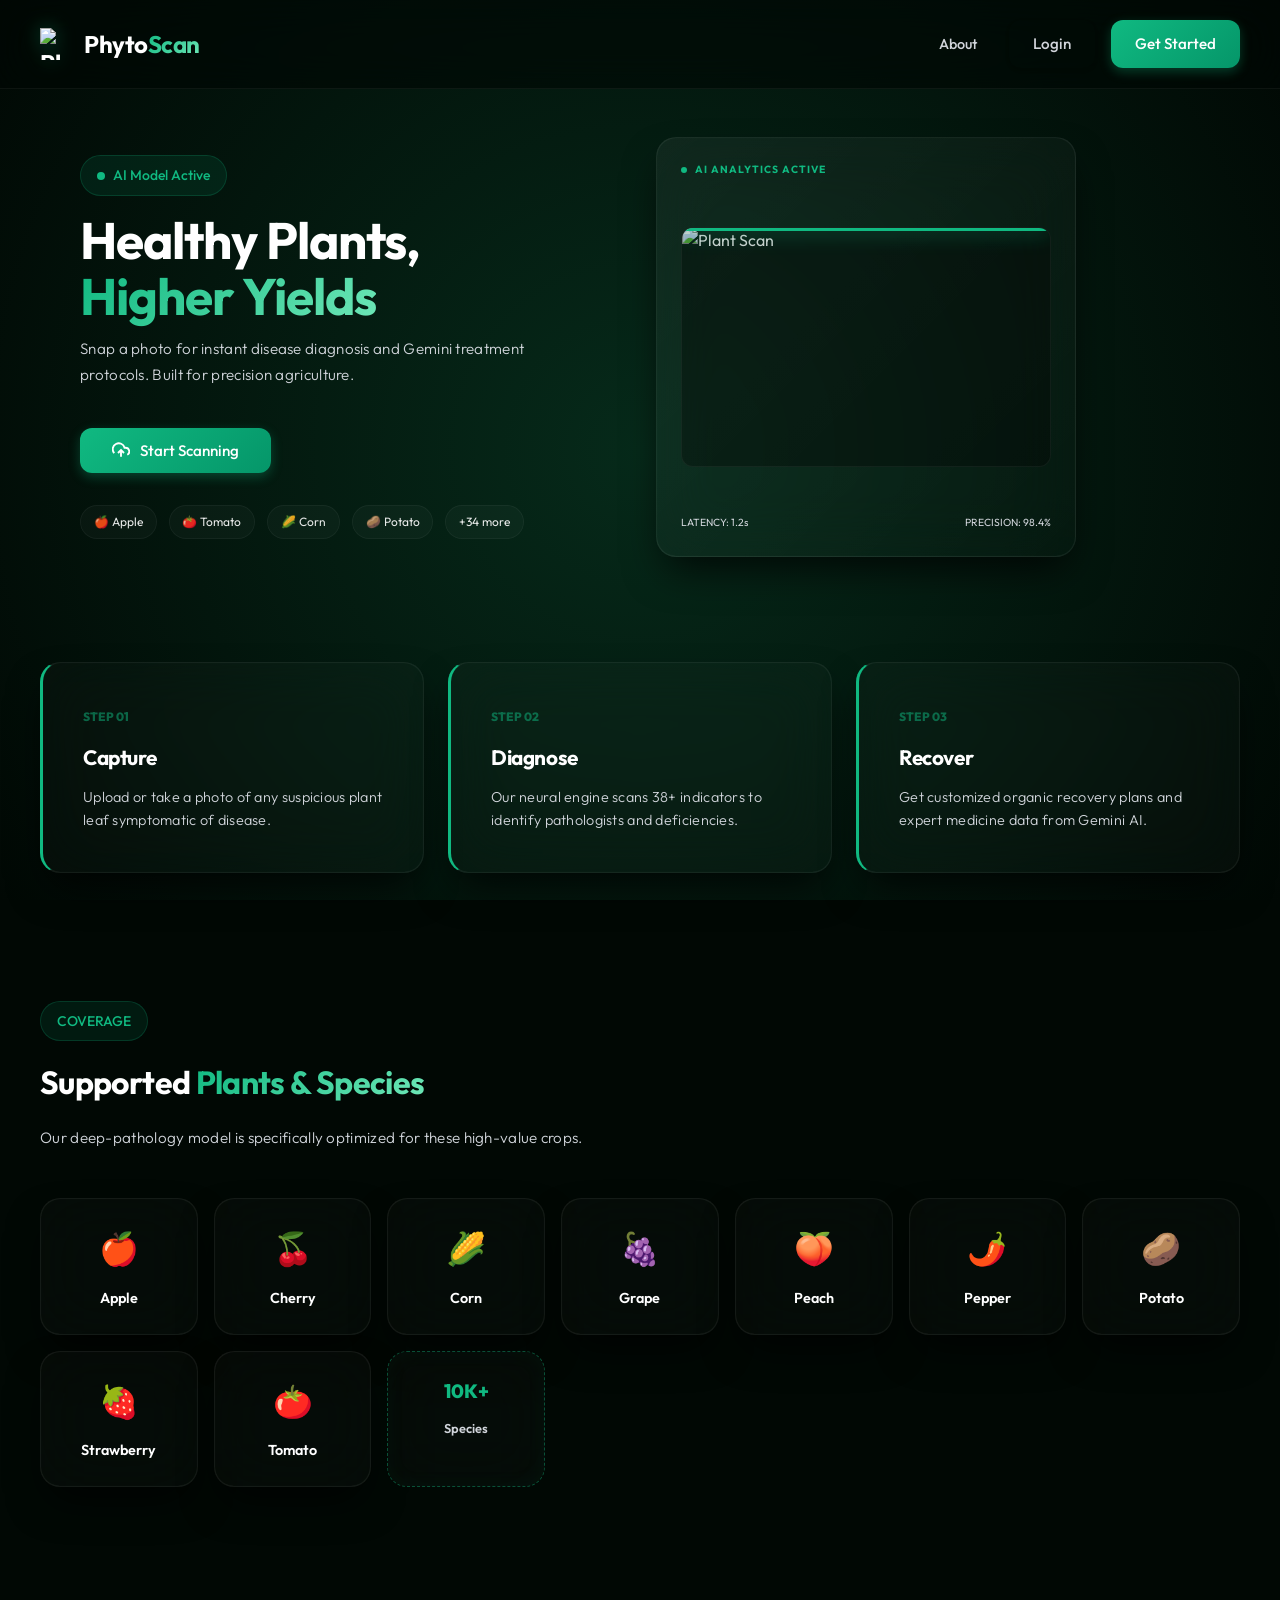
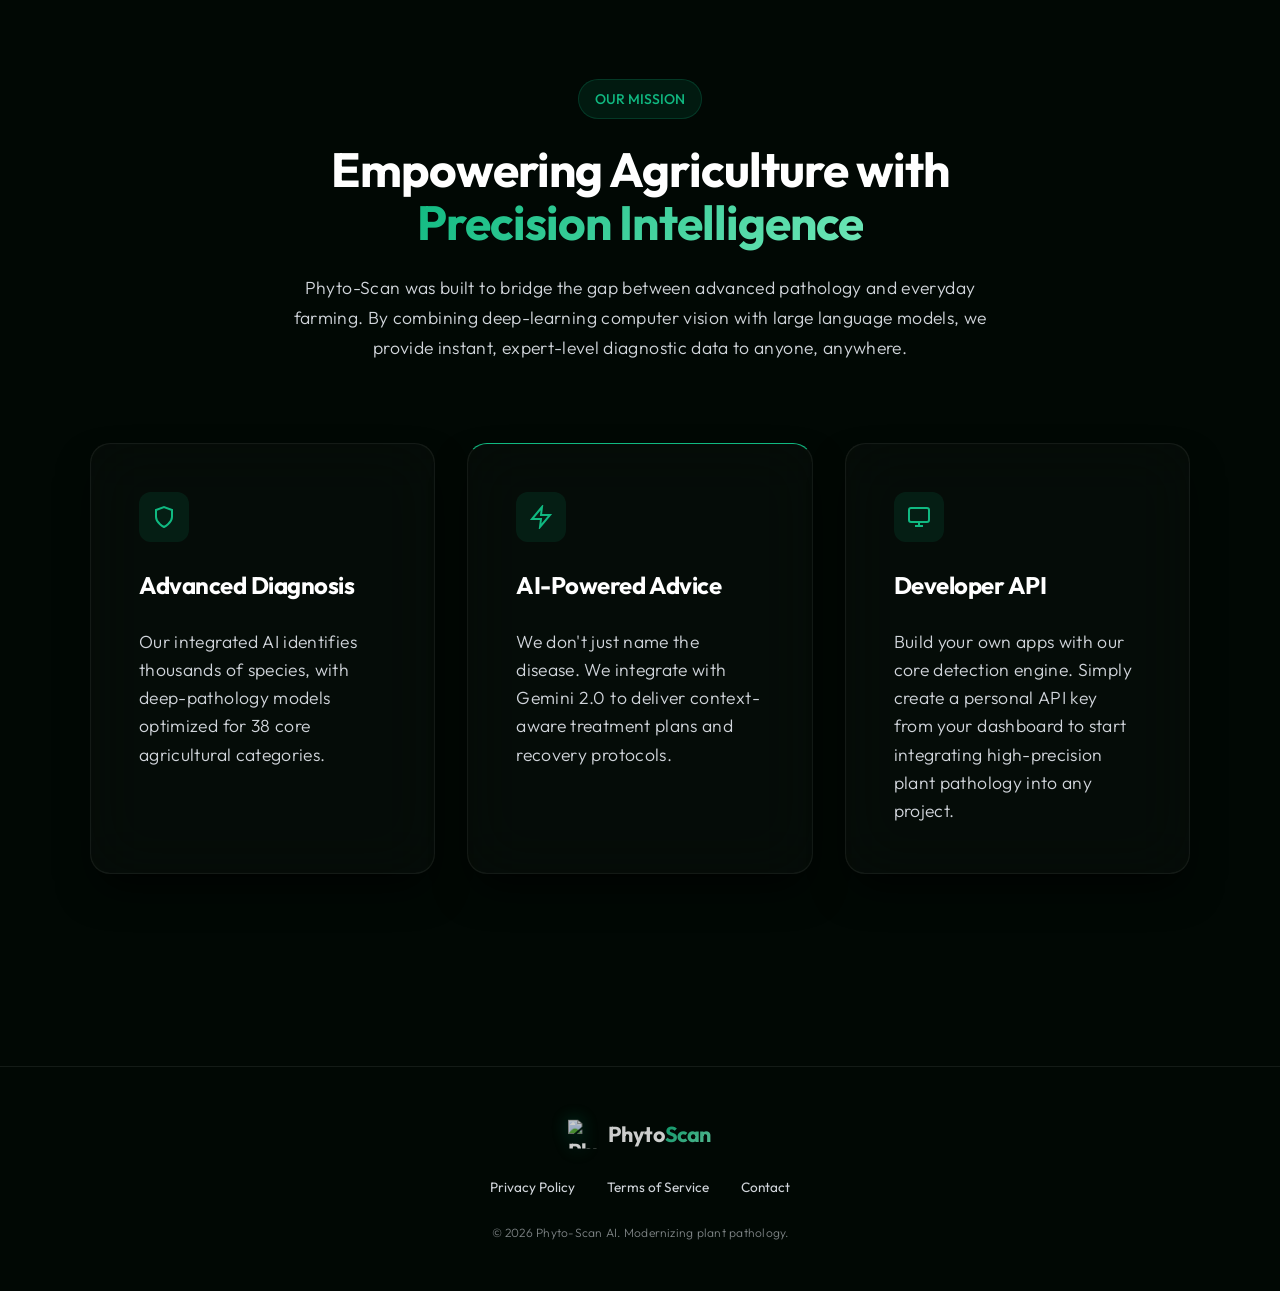
==== commit 502aa050: "Prepare app for deployment" ====
--- a/frontend/index.html
+++ b/frontend/index.html
@@ -3,7 +3,8 @@
 <head>
     <meta charset="UTF-8">
     <meta name="viewport" content="width=device-width, initial-scale=1.0">
-    <title>PlantCare AI - Disease Detection</title>
+    <title>Phyto-Scan — Plant Disease Detection</title>
+    <meta name="description" content="Upload a photo of your plant's leaves and get instant AI-powered disease diagnosis and treatment recommendations.">
     <link rel="preconnect" href="https://fonts.googleapis.com">
     <link rel="preconnect" href="https://fonts.gstatic.com" crossorigin>
     <link href="https://fonts.googleapis.com/css2?family=Outfit:wght@300;400;500;600;700;800&display=swap" rel="stylesheet">
@@ -13,18 +14,19 @@
     <div id="loader" class="loader-overlay">
         <div class="loader-content">
             <div class="leaf-loader">
-                <svg viewBox="0 0 24 24" fill="none" xmlns="http://www.w3.org/2000/svg" class="leaf-svg">
+                <svg viewBox="0 0 24 24" fill="none" class="leaf-svg">
                     <path d="M12 22C12 22 20 18 20 12C20 6 12 2 12 2C12 2 4 6 4 12C4 18 12 22 12 22Z" fill="#10B981" class="leaf-pulse"/>
-                    <path d="M12 22V12" stroke="#064E3B" stroke-width="1.5" stroke-linecap="round" stroke-linejoin="round"/>
+                    <path d="M12 22V12" stroke="#064E3B" stroke-width="1.5" stroke-linecap="round"/>
                 </svg>
                 <div class="pulse-ring"></div>
             </div>
-            <h2>Initializing PlantCare AI</h2>
-            <p>Preparing detection models...</p>
+            <h2 style="font-size: 1.25rem; margin: 0;">Phyto-Scan</h2>
+            <p style="margin: 0; font-size: 0.9rem;">Initializing AI detection engine...</p>
         </div>
     </div>
 
     <div class="bg-animated">
+        <div class="hero-bg-image"></div>
         <div class="blob blob1"></div>
         <div class="blob blob2"></div>
         <div class="blob blob3"></div>
@@ -34,55 +36,289 @@
     <nav class="glass-nav">
         <div class="nav-container">
             <div class="logo">
-                <svg class="logo-icon" viewBox="0 0 24 24" fill="none" xmlns="http://www.w3.org/2000/svg">
-                    <path d="M12 22C12 22 20 18 20 12C20 6 12 2 12 2C12 2 4 6 4 12C4 18 12 22 12 22Z" fill="#10B981"/>
-                    <path d="M12 22V12" stroke="#FFFFFF" stroke-width="2" stroke-linecap="round"/>
-                </svg>
-                <span class="logo-text">PlantCare <span class="highlight">API</span></span>
-            </div>
-            <div class="auth-buttons" id="navAuth">
-                <a href="/login" class="btn btn-ghost" style="text-decoration: none;">Login</a>
-                <a href="/register" class="btn btn-outline" style="text-decoration: none;">Register</a>
+                <img src="/frontend/logo.png" alt="Phyto-Scan" class="logo-icon">
+                <span>Phyto<span class="highlight">Scan</span></span>
+            </div>
+            <div style="display: flex; gap: 2rem; align-items: center;">
+                <div class="nav-links" style="display: flex; gap: 1.5rem; font-size: 0.9rem; font-weight: 500;">
+                    <a href="#about" style="text-decoration: none; color: var(--text-muted); transition: var(--transition-smooth);" onmouseover="this.style.color='#fff'" onmouseout="this.style.color='var(--text-muted)'">About</a>
+                </div>
+                <div class="auth-buttons" id="navAuth">
+                    <a href="/login" class="btn btn-ghost" style="text-decoration: none;">Login</a>
+                    <a href="/register" class="btn btn-primary" style="text-decoration: none;">Get Started</a>
+                </div>
             </div>
         </div>
     </nav>
 
-    <main class="hero">
-        <div class="hero-container">
-            <div class="hero-content glass-panel fade-in-up">
-                <div class="badge">
-                    <span class="pulse-dot"></span> API Status: Online
-                </div>
-                <h1>Diagnose Plant Health in <span class="highlight-gradient">Real-Time</span></h1>
-                <p>Upload a photo of your plant's leaves. Our advanced computer vision engine will instantly identify diseases, nutrient deficiencies, and recommend treatments.</p>
-                <div class="cta-group">
-                    <a href="/upload" class="btn btn-primary btn-large" style="text-decoration: none;">
-                        Upload Plant Image
-                    </a>
-                    <div class="guest-note">
-                        <span>No login required to try</span>
-                    </div>
-                </div>
-            </div>
-
-            <div class="hero-visual glass-panel fade-in-up delay-1">
+    <main class="hero" style="min-height: 70vh; padding: 5rem 2rem 1rem;">
+        <div class="hero-container" style="gap: 2rem; align-items: center;">
+            <!-- LEFT: Content -->
+            <div class="hero-content fade-in-blur stagger-1" style="flex: 1;">
+                <div class="badge" style="margin-bottom: 1rem;">
+                    <span class="pulse-dot"></span> AI Model Active
+                </div>
+                <h1 style="font-size: clamp(2.2rem, 5vw, 3.2rem); line-height: 1.1; margin-bottom: 0.75rem;">Healthy Plants,<br><span class="highlight">Higher Yields</span></h1>
+                <p style="font-size: 0.95rem; max-width: 480px; margin-bottom: 1.5rem; color: var(--text-muted);">Snap a photo for instant disease diagnosis and Gemini treatment protocols. Built for precision agriculture.</p>
+                
+                <div class="cta-group" style="margin-bottom: 2rem;">
+                    <button id="openScannerBtn" class="btn btn-primary btn-large btn-glow" style="padding: 0.8rem 2rem; font-size: 0.95rem; display: flex; align-items: center; gap: 0.6rem;">
+                        <svg width="18" height="18" viewBox="0 0 24 24" fill="none" stroke="currentColor" stroke-width="2.5"><polyline points="16 16 12 12 8 16"/><line x1="12" y1="12" x2="12" y2="21"/><path d="M20.39 18.39A5 5 0 0 0 18 9h-1.26A8 8 0 1 0 3 16.3"/></svg>
+                        Start Scanning
+                    </button>
+                </div>
+
+                <!-- MINI SPECIES GRID -->
+                <div style="display: flex; flex-wrap: wrap; gap: 0.75rem; opacity: 0.9;">
+                    <div style="display: flex; align-items: center; gap: 0.5rem; font-size: 0.75rem; background: rgba(255,255,255,0.03); padding: 0.4rem 0.8rem; border-radius: 20px; border: 1px solid rgba(255,255,255,0.05);">
+                        <span>🍎 Apple</span>
+                    </div>
+                    <div style="display: flex; align-items: center; gap: 0.5rem; font-size: 0.75rem; background: rgba(255,255,255,0.03); padding: 0.4rem 0.8rem; border-radius: 20px; border: 1px solid rgba(255,255,255,0.05);">
+                        <span>🍅 Tomato</span>
+                    </div>
+                    <div style="display: flex; align-items: center; gap: 0.5rem; font-size: 0.75rem; background: rgba(255,255,255,0.03); padding: 0.4rem 0.8rem; border-radius: 20px; border: 1px solid rgba(255,255,255,0.05);">
+                        <span>🌽 Corn</span>
+                    </div>
+                    <div style="display: flex; align-items: center; gap: 0.5rem; font-size: 0.75rem; background: rgba(255,255,255,0.03); padding: 0.4rem 0.8rem; border-radius: 20px; border: 1px solid rgba(255,255,255,0.05);">
+                        <span>🥔 Potato</span>
+                    </div>
+                    <div style="display: flex; align-items: center; gap: 0.5rem; font-size: 0.75rem; background: rgba(255,255,255,0.03); padding: 0.4rem 0.8rem; border-radius: 20px; border: 1px solid rgba(255,255,255,0.05);">
+                        <span>+34 more</span>
+                    </div>
+                </div>
+            </div>
+
+            <!-- RIGHT: Animated Scanner Visual -->
+            <div class="hero-visual glass-panel fade-in-blur stagger-2" style="flex: 0.8; max-width: 420px; padding: 1.5rem;">
                 <div class="scanner-ui">
-                    <div class="mock-image-container">
-                        <svg class="abstract-leaf" viewBox="0 0 100 100" fill="none">
-                            <path d="M50 90C50 90 85 75 85 50C85 25 50 10 50 10C50 10 15 25 15 50C15 75 50 90 50 90Z" fill="var(--glass-bg)" stroke="#10B981" stroke-width="3"/>
-                            <circle cx="35" cy="45" r="4" fill="#F59E0B" class="spot"/>
-                            <circle cx="65" cy="55" r="3" fill="#F59E0B" class="spot"/>
-                        </svg>
-                        <div class="scan-line"></div>
-                    </div>
-                    <div class="scanner-results">
-                        <div class="result-item loading-skeleton"></div>
-                        <div class="result-item loading-skeleton short"></div>
+                    <div class="scanner-header" style="margin-bottom: 1rem;">
+                        <div style="display: flex; align-items: center; gap: 0.5rem;">
+                            <div style="width: 6px; height: 6px; background: var(--primary); border-radius: 50%; animation: pulse-dot 2s infinite;"></div>
+                            <span style="font-size: 0.65rem; color: var(--primary); font-weight: 700; letter-spacing: 1px;">AI ANALYTICS ACTIVE</span>
+                        </div>
+                    </div>
+                    <div class="mock-image-container" style="height: 180px; position: relative; display: flex; align-items: center; justify-content: center; background: rgba(0,0,0,0.3); border-radius: 12px; border: 1px solid rgba(255,255,255,0.05); overflow: hidden;">
+                        <img src="/frontend/leaf_hero.png" alt="Plant Scan" style="width: 100%; height: 100%; object-fit: cover; opacity: 0.8; animation: pulse-opacity 4s infinite ease-in-out;">
+                        <div class="scan-line" style="position: absolute; top: 0; left: 0; right: 0; height: 3px; background: var(--primary); box-shadow: 0 0 20px var(--primary); animation: scanMove 3s infinite ease-in-out;"></div>
+                    </div>
+                    <div style="margin-top: 1rem; display: flex; justify-content: space-between; font-size: 0.65rem; color: var(--text-muted);">
+                        <span>LATENCY: 1.2s</span>
+                        <span>PRECISION: 98.4%</span>
                     </div>
                 </div>
             </div>
         </div>
     </main>
-    <script src="/frontend/script.js"></script>
+
+    <!-- STEP-BY-STEP PROCESS -->
+    <section style="padding: 4rem 2rem; position: relative; z-index: 10; margin-top: -2rem;">
+        <div style="max-width: 1200px; margin: 0 auto; display: grid; grid-template-columns: repeat(auto-fit, minmax(280px, 1fr)); gap: 1.5rem;">
+            <!-- Step 1 -->
+            <div class="glass-panel" style="padding: 2.5rem; border-left: 3px solid var(--primary); transition: var(--transition-smooth);" onmouseover="this.style.background='rgba(255,255,255,0.05)'" onmouseout="this.style.background='var(--glass-bg)'">
+                <span style="font-size: 0.75rem; color: var(--primary); font-weight: 800; opacity: 0.5;">STEP 01</span>
+                <h3 style="margin: 0.75rem 0; font-size: 1.3rem;">Capture</h3>
+                <p style="font-size: 0.9rem; color: var(--text-muted); line-height: 1.6;">Upload or take a photo of any suspicious plant leaf symptomatic of disease.</p>
+            </div>
+            <!-- Step 2 -->
+            <div class="glass-panel" style="padding: 2.5rem; border-left: 3px solid var(--primary); transition: var(--transition-smooth);" onmouseover="this.style.background='rgba(255,255,255,0.05)'" onmouseout="this.style.background='var(--glass-bg)'">
+                <span style="font-size: 0.75rem; color: var(--primary); font-weight: 800; opacity: 0.5;">STEP 02</span>
+                <h3 style="margin: 0.75rem 0; font-size: 1.3rem;">Diagnose</h3>
+                <p style="font-size: 0.9rem; color: var(--text-muted); line-height: 1.6;">Our neural engine scans 38+ indicators to identify pathologists and deficiencies.</p>
+            </div>
+            <!-- Step 3 -->
+            <div class="glass-panel" style="padding: 2.5rem; border-left: 3px solid var(--primary); transition: var(--transition-smooth);" onmouseover="this.style.background='rgba(255,255,255,0.05)'" onmouseout="this.style.background='var(--glass-bg)'">
+                <span style="font-size: 0.75rem; color: var(--primary); font-weight: 800; opacity: 0.5;">STEP 03</span>
+                <h3 style="margin: 0.75rem 0; font-size: 1.3rem;">Recover</h3>
+                <p style="font-size: 0.9rem; color: var(--text-muted); line-height: 1.6;">Get customized organic recovery plans and expert medicine data from Gemini AI.</p>
+            </div>
+        </div>
+    </section>
+
+    <!-- SUPPORTED CROPS GALLERY -->
+    <section id="crops" style="padding: 4rem 2rem; position: relative; z-index: 10;">
+        <div style="max-width: 1200px; margin: 0 auto;">
+            <div style="margin-bottom: 3rem; text-align: left;">
+                <div class="badge" style="margin-bottom: 1rem;">COVERAGE</div>
+                <h2 style="font-size: 2rem; margin-bottom: 1rem;">Supported <span class="highlight">Plants & Species</span></h2>
+                <p style="color: var(--text-muted); font-size: 0.95rem;">Our deep-pathology model is specifically optimized for these high-value crops.</p>
+            </div>
+            
+            <div style="display: grid; grid-template-columns: repeat(auto-fill, minmax(140px, 1fr)); gap: 1rem;">
+                <!-- Crop Card -->
+                <div class="glass-panel" style="padding: 1.5rem; text-align: center; display: flex; flex-direction: column; align-items: center; gap: 0.75rem; transition: var(--transition-smooth);" onmouseover="this.style.borderColor='var(--primary)'" onmouseout="this.style.borderColor='rgba(255,255,255,0.1)'">
+                    <span style="font-size: 2rem;">🍎</span>
+                    <span style="font-weight: 600; font-size: 0.9rem;">Apple</span>
+                </div>
+                <div class="glass-panel" style="padding: 1.5rem; text-align: center; display: flex; flex-direction: column; align-items: center; gap: 0.75rem; transition: var(--transition-smooth);" onmouseover="this.style.borderColor='var(--primary)'" onmouseout="this.style.borderColor='rgba(255,255,255,0.1)'">
+                    <span style="font-size: 2rem;">🍒</span>
+                    <span style="font-weight: 600; font-size: 0.9rem;">Cherry</span>
+                </div>
+                <div class="glass-panel" style="padding: 1.5rem; text-align: center; display: flex; flex-direction: column; align-items: center; gap: 0.75rem; transition: var(--transition-smooth);" onmouseover="this.style.borderColor='var(--primary)'" onmouseout="this.style.borderColor='rgba(255,255,255,0.1)'">
+                    <span style="font-size: 2rem;">🌽</span>
+                    <span style="font-weight: 600; font-size: 0.9rem;">Corn</span>
+                </div>
+                <div class="glass-panel" style="padding: 1.5rem; text-align: center; display: flex; flex-direction: column; align-items: center; gap: 0.75rem; transition: var(--transition-smooth);" onmouseover="this.style.borderColor='var(--primary)'" onmouseout="this.style.borderColor='rgba(255,255,255,0.1)'">
+                    <span style="font-size: 2rem;">🍇</span>
+                    <span style="font-weight: 600; font-size: 0.9rem;">Grape</span>
+                </div>
+                <div class="glass-panel" style="padding: 1.5rem; text-align: center; display: flex; flex-direction: column; align-items: center; gap: 0.75rem; transition: var(--transition-smooth);" onmouseover="this.style.borderColor='var(--primary)'" onmouseout="this.style.borderColor='rgba(255,255,255,0.1)'">
+                    <span style="font-size: 2rem;">🍑</span>
+                    <span style="font-weight: 600; font-size: 0.9rem;">Peach</span>
+                </div>
+                <div class="glass-panel" style="padding: 1.5rem; text-align: center; display: flex; flex-direction: column; align-items: center; gap: 0.75rem; transition: var(--transition-smooth);" onmouseover="this.style.borderColor='var(--primary)'" onmouseout="this.style.borderColor='rgba(255,255,255,0.1)'">
+                    <span style="font-size: 2rem;">🌶️</span>
+                    <span style="font-weight: 600; font-size: 0.9rem;">Pepper</span>
+                </div>
+                <div class="glass-panel" style="padding: 1.5rem; text-align: center; display: flex; flex-direction: column; align-items: center; gap: 0.75rem; transition: var(--transition-smooth);" onmouseover="this.style.borderColor='var(--primary)'" onmouseout="this.style.borderColor='rgba(255,255,255,0.1)'">
+                    <span style="font-size: 2rem;">🥔</span>
+                    <span style="font-weight: 600; font-size: 0.9rem;">Potato</span>
+                </div>
+                <div class="glass-panel" style="padding: 1.5rem; text-align: center; display: flex; flex-direction: column; align-items: center; gap: 0.75rem; transition: var(--transition-smooth);" onmouseover="this.style.borderColor='var(--primary)'" onmouseout="this.style.borderColor='rgba(255,255,255,0.1)'">
+                    <span style="font-size: 2rem;">🍓</span>
+                    <span style="font-weight: 600; font-size: 0.9rem;">Strawberry</span>
+                </div>
+                <div class="glass-panel" style="padding: 1.5rem; text-align: center; display: flex; flex-direction: column; align-items: center; gap: 0.75rem; transition: var(--transition-smooth);" onmouseover="this.style.borderColor='var(--primary)'" onmouseout="this.style.borderColor='rgba(255,255,255,0.1)'">
+                    <span style="font-size: 2rem;">🍅</span>
+                    <span style="font-weight: 600; font-size: 0.9rem;">Tomato</span>
+                </div>
+                <div class="glass-panel" style="padding: 1.5rem; text-align: center; box-shadow: inset 0 0 20px rgba(16,185,129,0.05); display: flex; flex-direction: column; align-items: center; gap: 0.75rem; cursor: pointer; border: 1px dashed var(--primary-glow);">
+                    <span style="font-size: 1.2rem; color: var(--primary); font-weight: 800;">10K+</span>
+                    <span style="font-weight: 600; font-size: 0.8rem; color: var(--text-muted);">Species</span>
+                </div>
+            </div>
+        </div>
+    </section>
+
+    <!-- ABOUT SECTION -->
+    <section id="about" style="padding: 8rem 2rem; position: relative; z-index: 10;">
+        <div style="max-width: 1100px; margin: 0 auto;">
+            <div style="text-align: center; margin-bottom: 5rem;" class="fade-in-blur">
+                <div class="badge" style="margin: 0 auto 1.5rem;">OUR MISSION</div>
+                <h2 style="font-size: 3rem; line-height: 1.1; margin-bottom: 1.5rem;">Empowering Agriculture with<br><span class="highlight">Precision Intelligence</span></h2>
+                <p style="max-width: 700px; margin: 0 auto; color: var(--text-muted); font-size: 1.1rem; line-height: 1.7;">Phyto-Scan was built to bridge the gap between advanced pathology and everyday farming. By combining deep-learning computer vision with large language models, we provide instant, expert-level diagnostic data to anyone, anywhere.</p>
+            </div>
+
+            <div style="display: grid; grid-template-columns: repeat(auto-fit, minmax(300px, 1fr)); gap: 2rem;">
+                <!-- Card 1 -->
+                <div class="glass-panel" style="padding: 3rem; display: flex; flex-direction: column; gap: 1.5rem; transition: var(--transition-smooth);" onmouseover="this.style.transform='translateY(-10px)'" onmouseout="this.style.transform='translateY(0)'">
+                    <div style="width: 50px; height: 50px; background: rgba(16, 185, 129, 0.1); border-radius: 12px; display: flex; align-items: center; justify-content: center; color: var(--primary);">
+                        <svg width="24" height="24" viewBox="0 0 24 24" fill="none" stroke="currentColor" stroke-width="2"><path d="M12 22s8-4 8-10V5l-8-3-8 3v7c0 6 8 10 8 10z"/></svg>
+                    </div>
+                    <h3 style="font-size: 1.5rem;">Advanced Diagnosis</h3>
+                    <p style="color: var(--text-muted); line-height: 1.6;">Our integrated AI identifies thousands of species, with deep-pathology models optimized for 38 core agricultural categories.</p>
+                </div>
+                <!-- Card 2 -->
+                <div class="glass-panel" style="padding: 3rem; display: flex; flex-direction: column; gap: 1.5rem; border-top: 1px solid var(--primary); transition: var(--transition-smooth);" onmouseover="this.style.transform='translateY(-10px)'" onmouseout="this.style.transform='translateY(0)'">
+                    <div style="width: 50px; height: 50px; background: rgba(16, 185, 129, 0.1); border-radius: 12px; display: flex; align-items: center; justify-content: center; color: var(--primary);">
+                        <svg width="24" height="24" viewBox="0 0 24 24" fill="none" stroke="currentColor" stroke-width="2"><path d="M13 2L3 14h9l-1 8 10-12h-9l1-8z"/></svg>
+                    </div>
+                    <h3 style="font-size: 1.5rem;">AI-Powered Advice</h3>
+                    <p style="color: var(--text-muted); line-height: 1.6;">We don't just name the disease. We integrate with Gemini 2.0 to deliver context-aware treatment plans and recovery protocols.</p>
+                </div>
+                <!-- Card 3 -->
+                <div class="glass-panel" style="padding: 3rem; display: flex; flex-direction: column; gap: 1.5rem; transition: var(--transition-smooth);" onmouseover="this.style.transform='translateY(-10px)'" onmouseout="this.style.transform='translateY(0)'">
+                    <div style="width: 50px; height: 50px; background: rgba(16, 185, 129, 0.1); border-radius: 12px; display: flex; align-items: center; justify-content: center; color: var(--primary);">
+                        <svg width="24" height="24" viewBox="0 0 24 24" fill="none" stroke="currentColor" stroke-width="2"><rect x="2" y="3" width="20" height="14" rx="2" ry="2"></rect><line x1="8" y1="21" x2="16" y2="21"></line><line x1="12" y1="17" x2="12" y2="21"></line></svg>
+                    </div>
+                    <h3 style="font-size: 1.5rem;">Developer API</h3>
+                    <p style="color: var(--text-muted); line-height: 1.6;">Build your own apps with our core detection engine. Simply create a personal API key from your dashboard to start integrating high-precision plant pathology into any project.</p>
+                </div>
+            </div>
+        </div>
+    </section>
+
+    <!-- SCANNER MODAL -->
+    <div id="scannerModal" class="modal-overlay" style="display: none; position: fixed; inset: 0; background: rgba(0,0,0,0.8); backdrop-filter: blur(15px); -webkit-backdrop-filter: blur(15px); z-index: 2000; padding: 2rem; align-items: center; justify-content: center;">
+        <div class="glass-panel" style="width: 100%; max-width: 800px; max-height: 90vh; overflow-y: auto; overflow-x: hidden; padding: 0; position: relative; animation: modalUp 0.4s cubic-bezier(0.16, 1, 0.3, 1);">
+            <!-- Modal Close -->
+            <button id="closeModalBtn" style="position: absolute; top: 1.5rem; right: 1.5rem; background: rgba(255,255,255,0.05); border: 1px solid rgba(255,255,255,0.1); width: 36px; height: 36px; border-radius: 50%; color: #fff; cursor: pointer; display: flex; align-items: center; justify-content: center; z-index: 10;">
+                <svg width="20" height="20" viewBox="0 0 24 24" fill="none" stroke="currentColor" stroke-width="2.5"><line x1="18" y1="6" x2="6" y2="18"></line><line x1="6" y1="6" x2="18" y2="18"></line></svg>
+            </button>
+
+            <div class="upload-zone" id="dropZone" style="border: none; background: transparent; padding: 3rem; min-height: 480px; display: flex; align-items: center; justify-content: center;">
+                <input type="file" id="fileInput" accept="image/jpeg, image/png, image/webp" hidden>
+                
+                <div class="upload-content" id="uploadContent" style="text-align: center;">
+                    <div class="upload-icon" style="background: rgba(16, 185, 129, 0.1); width: 80px; height: 80px; border-radius: 50%; display: flex; align-items: center; justify-content: center; margin: 0 auto 1.5rem; color: var(--primary);">
+                        <svg width="40" height="40" viewBox="0 0 24 24" fill="none" stroke="currentColor" stroke-width="2"><path d="M7 16A4 4 0 0 1 7 8H8.8C9.5 5.6 11.6 4 14 4C17.3 4 20 6.7 20 10C20 10.5 19.9 11 19.8 11.5C21.6 12.3 22.8 14 22.8 16C22.8 18.2 21 20 18.8 20H7C4.2 20 2 17.8 2 15C2 12.4 4 10.3 6.5 10" stroke-linecap="round" stroke-linejoin="round"/><path d="M12 11V16" stroke-linecap="round" stroke-linejoin="round"/><path d="M9 13L12 10L15 13" stroke-linecap="round" stroke-linejoin="round"/></svg>
+                    </div>
+                    <h2 style="margin-bottom: 0.75rem;">Deep Scan Engine</h2>
+                    <p style="color: var(--text-muted); margin-bottom: 2rem;">Upload leaf photo for AI diagnosis</p>
+                    <button class="btn btn-primary btn-large" id="browseBtn">Select Image</button>
+                </div>
+
+                <div class="preview-content" id="previewContent" style="display: none; flex-direction: column; align-items: center; gap: 2rem; width: 100%;">
+                    <img id="imagePreview" src="" alt="Plant Preview" style="max-width: 100%; max-height: 300px; border-radius: 12px; object-fit: cover; box-shadow: 0 15px 40px rgba(0,0,0,0.5);">
+                    <div style="display: flex; gap: 1rem;">
+                        <button class="btn btn-outline" id="removeFileBtn">Change</button>
+                        <button class="btn btn-primary" id="analyzeBtn" style="padding: 0.75rem 3rem;">Run Diagnosis</button>
+                    </div>
+                </div>
+
+                <div class="analyzing-content" id="analyzingContent" style="display: none; flex-direction: column; align-items: center; gap: 2rem;">
+                    <div class="scan-container" style="position: relative; width: 220px; height: 220px; border-radius: 16px; overflow: hidden; box-shadow: 0 0 40px var(--primary-glow);">
+                        <img id="scanImagePreview" src="" alt="Scanning..." style="width: 100%; height: 100%; object-fit: cover;">
+                        <div class="scan-line-active" style="position: absolute; top: 0; left: 0; right: 0; height: 3px; background: var(--primary); box-shadow: 0 0 30px var(--primary); animation: scanMove 2s infinite ease-in-out;"></div>
+                    </div>
+                    <h3 style="letter-spacing: 2px;">NEURAL PROCESSING...</h3>
+                </div>
+
+                <div class="results-content" id="resultsContent" style="display: none; flex-direction: column; width: 100%;">
+                    <div style="background: rgba(255,255,255,0.03); padding: 1.25rem; border-radius: 12px; border: 1px solid rgba(255,255,255,0.05); margin-bottom: 1.5rem;">
+                        <div style="display: flex; justify-content: flex-start; align-items: center; margin-bottom: 1rem;">
+                            <div class="badge" style="background: rgba(16, 185, 129, 0.1); color: var(--primary); border: 1px solid rgba(16, 185, 129, 0.2); font-size: 0.65rem;">Analysis Complete</div>
+                        </div>
+
+                        <p class="result-meta-label" style="text-transform: uppercase; letter-spacing: 2px; font-size: 0.65rem; color: var(--text-muted); margin-bottom: 0.5rem; font-weight: 700;">Condition Detected</p>
+                        <h2 id="diseaseName" style="font-size: 1.35rem; margin-bottom: 1.25rem; display: inline-block; padding: 0.5rem 1rem; background: rgba(16, 185, 129, 0.08); border: 1px solid rgba(16, 185, 129, 0.2); border-radius: 10px; color: #fff;">—</h2>
+                        
+                        <div style="display: flex; justify-content: space-between; margin-bottom: 0.75rem;">
+                            <span class="result-meta-label" style="font-size: 0.8rem;">Confidence</span>
+                            <span id="confidenceText" style="font-weight: 700; color: var(--primary);">—</span>
+                        </div>
+                        <div style="height: 4px; background: rgba(255,255,255,0.05); border-radius: 10px; overflow: hidden; margin-bottom: 1.5rem;">
+                            <div id="confidenceLevel" style="width: 0%; height: 100%; background: linear-gradient(90deg, var(--primary), #6EE7B7); transition: width 1s ease-out;"></div>
+                        </div>
+                        
+                        <div id="medicineBox" style="margin-top: 1rem; padding: 1.25rem; background: rgba(16, 185, 129, 0.08); border-left: 4px solid var(--primary); border-radius: 8px; display: none; flex-direction: column;">
+                            <h4 style="font-size: 0.8rem; text-transform: uppercase; color: var(--primary); margin-bottom: 0.5rem;">Treatment Recommendation</h4>
+                            <p id="medicineText" style="font-size: 0.95rem; line-height: 1.5; color: rgba(255,255,255,0.9);"></p>
+                        </div>
+                        <div id="precautionBox" style="margin-top: 1rem; padding: 1.25rem; background: rgba(245, 158, 11, 0.08); border-left: 4px solid var(--accent); border-radius: 8px; display: none; flex-direction: column;">
+                            <h4 style="font-size: 0.8rem; text-transform: uppercase; color: var(--accent); margin-bottom: 0.5rem;">Precautions</h4>
+                            <p id="precautionText" style="font-size: 0.95rem; line-height: 1.5; color: rgba(255,255,255,0.9);"></p>
+                        </div>
+                        
+                        <!-- RECOMMENDED ACTION (Reduced and moved to last) -->
+                        <div id="recommendationBox" style="margin-top: 3rem; padding: 1rem; background: rgba(255, 255, 255, 0.02); border: 1px dashed rgba(255, 255, 255, 0.1); border-radius: 8px; display: none; flex-direction: column;">
+                            <h4 style="font-size: 0.7rem; text-transform: uppercase; color: var(--text-muted); margin-bottom: 0.5rem; letter-spacing: 1px;">General Advice</h4>
+                            <p id="recommendationText" style="font-size: 0.85rem; line-height: 1.4; color: var(--text-muted);"></p>
+                        </div>
+                    </div>
+                    <button class="btn btn-outline" id="resetBtn" style="width: 100%; padding: 1rem;">Start New Diagnosis</button>
+                </div>
+            </div>
+        </div>
+    </div>
+
+        <footer class="glass-footer" style="margin-top: 4rem; padding: 3rem 2rem; border-top: 1px solid var(--glass-border); text-align: center; position: relative; z-index: 10;">
+            <div style="max-width: 1200px; margin: 0 auto; display: flex; flex-direction: column; gap: 1.5rem; align-items: center;">
+                <div class="logo" style="opacity: 0.8; transform: scale(0.9);">
+                    <img src="/frontend/logo.png" alt="Phyto-Scan" class="logo-icon">
+                    <span>Phyto<span class="highlight">Scan</span></span>
+                </div>
+                <div style="display: flex; gap: 2rem; font-size: 0.85rem; color: var(--text-muted);">
+                    <a href="#" style="color: inherit; text-decoration: none; transition: var(--transition-smooth);" onmouseover="this.style.color='#fff'" onmouseout="this.style.color='var(--text-muted)'">Privacy Policy</a>
+                    <a href="#" style="color: inherit; text-decoration: none; transition: var(--transition-smooth);" onmouseover="this.style.color='#fff'" onmouseout="this.style.color='var(--text-muted)'">Terms of Service</a>
+                    <a href="#" style="color: inherit; text-decoration: none; transition: var(--transition-smooth);" onmouseover="this.style.color='#fff'" onmouseout="this.style.color='var(--text-muted)'">Contact</a>
+                </div>
+                <p style="font-size: 0.75rem; color: var(--text-muted); opacity: 0.6;">&copy; 2026 Phyto-Scan AI. Modernizing plant pathology.</p>
+            </div>
+        </footer>
+
+        <script src="/frontend/script.js"></script>
+    <script src="/frontend/js/ui.js"></script>
+    <script src="/frontend/js/auth.js"></script>
+
 </body>
 </html>
--- a/frontend/style.css
+++ b/frontend/style.css
@@ -1,20 +1,122 @@
 :root {
-    /* Color Palette - Vibrant Plant Theme */
-    --bg-dark: #020b06;
+    /* Refined Color Palette - Deep Luxury Theme */
+    --bg-dark: #010804;
     --primary: #10B981;
-    --primary-hover: #34D399;
+    --primary-hover: #059669;
     --primary-glow: rgba(16, 185, 129, 0.4);
-    --secondary: #059669;
+    --secondary: #064E3B;
     --accent: #F59E0B;
-    
-    --text-main: #F3F4F6;
-    --text-muted: #9CA3AF;
-    
-    --glass-bg: rgba(255, 255, 255, 0.03);
+
+    --text-main: #FFFFFF;
+    /* Brighter for better readability */
+    --text-muted: #D1D5DB;
+    /* Lighter muted text */
+
+    /* Enhanced Glassmorphism Tokens */
+    --glass-bg: rgba(255, 255, 255, 0.02);
+    /* Softer background */
     --glass-border: rgba(255, 255, 255, 0.08);
-    --glass-highlight: rgba(255, 255, 255, 0.15);
-    
-    --font-sans: 'Outfit', -apple-system, BlinkMacSystemFont, 'Segoe UI', Roboto, sans-serif;
+    --glass-highlight: rgba(255, 255, 255, 0.12);
+    --panel-shadow: 0 20px 40px -10px rgba(0, 0, 0, 0.8), 0 0 1px 0 rgba(255, 255, 255, 0.1) inset;
+
+    --font-sans: 'Outfit', 'Inter', -apple-system, sans-serif;
+    --border-radius: 20px;
+}
+
+/* ===== LOADER OVERLAY (must be position:fixed to not push content down) ===== */
+.loader-overlay {
+    position: fixed;
+    inset: 0;
+    z-index: 9999;
+    background: var(--bg-dark);
+    display: flex;
+    align-items: center;
+    justify-content: center;
+    opacity: 1;
+    visibility: visible;
+    transition: opacity 0.5s ease, visibility 0.5s ease;
+}
+
+.loader-content {
+    display: flex;
+    flex-direction: column;
+    align-items: center;
+    gap: 1.5rem;
+    text-align: center;
+}
+
+.leaf-loader {
+    position: relative;
+    width: 80px;
+    height: 80px;
+}
+
+.leaf-svg {
+    width: 80px;
+    height: 80px;
+    animation: leaf-pulse-anim 1.5s ease-in-out infinite;
+}
+
+.leaf-pulse {
+    filter: drop-shadow(0 0 12px rgba(16, 185, 129, 0.7));
+}
+
+.pulse-ring {
+    position: absolute;
+    inset: -10px;
+    border: 2px solid rgba(16, 185, 129, 0.3);
+    border-radius: 50%;
+    animation: ring-expand 1.5s ease-out infinite;
+}
+
+@keyframes leaf-pulse-anim {
+
+    0%,
+    100% {
+        transform: scale(1);
+    }
+
+    50% {
+        transform: scale(1.08);
+    }
+}
+
+@keyframes ring-expand {
+    0% {
+        transform: scale(0.8);
+        opacity: 1;
+    }
+
+    100% {
+        transform: scale(1.5);
+        opacity: 0;
+    }
+}
+
+
+/* Custom Scrollbar */
+::-webkit-scrollbar {
+    width: 10px;
+    height: 10px;
+}
+
+::-webkit-scrollbar-track {
+    background: var(--bg-dark);
+}
+
+::-webkit-scrollbar-thumb {
+    background: rgba(255, 255, 255, 0.15);
+    border-radius: 5px;
+}
+
+::-webkit-scrollbar-thumb:hover {
+    background: rgba(255, 255, 255, 0.25);
+}
+
+/* Selection Styling */
+::selection {
+    background: rgba(16, 185, 129, 0.3);
+    color: #fff;
 }
 
 * {
@@ -22,6 +124,7 @@
     padding: 0;
     box-sizing: border-box;
     font-family: var(--font-sans);
+    -webkit-font-smoothing: antialiased;
 }
 
 body {
@@ -33,139 +136,158 @@
     line-height: 1.6;
 }
 
-/* Typography */
+/* Typography Enhancements */
+h1,
+h2,
+h3 {
+    letter-spacing: -0.02em;
+    color: var(--text-main);
+}
+
 h1 {
-    font-size: clamp(2.5rem, 5vw, 4rem);
-    font-weight: 800;
+    font-size: clamp(2.5rem, 6vw, 4rem);
+    /* Slightly smaller, more comfortable */
+    font-weight: 700;
     line-height: 1.1;
     margin-bottom: 1.5rem;
-    letter-spacing: -0.02em;
+}
+
+h2 {
+    font-size: 2.25rem;
+    font-weight: 700;
 }
 
 p {
-    font-size: 1.125rem;
-    color: var(--text-muted);
-    margin-bottom: 2rem;
+    font-size: 1.1rem;
+    color: var(--text-muted);
     font-weight: 300;
+    letter-spacing: 0.02em;
+    line-height: 1.7;
+    /* Improved readability */
 }
 
 .highlight {
-    color: var(--primary);
-}
-
-.highlight-gradient {
-    background: linear-gradient(135deg, #10B981, #34D399);
+    background: linear-gradient(135deg, #10B981, #6EE7B7);
     -webkit-background-clip: text;
+    background-clip: text;
     -webkit-text-fill-color: transparent;
-    background-clip: text;
-}
-
-/* Background Animations */
+}
+
+/* Background Refinement */
 .bg-animated {
     position: fixed;
-    top: 0;
-    left: 0;
-    width: 100vw;
-    height: 100vh;
+    inset: 0;
+    z-index: -2;
+    background: radial-gradient(circle at center, #062a1a 0%, #010804 100%);
+}
+
+.hero-bg-image {
+    position: fixed;
+    inset: 0;
     z-index: -1;
-    overflow: hidden;
-    background: radial-gradient(circle at center, #062416 0%, var(--bg-dark) 100%);
+    background: url('/frontend/hero.png') no-repeat center center;
+    background-size: cover;
+    opacity: 0.35;
+    filter: blur(5px) brightness(0.7);
+    animation: slow-zoom 40s infinite linear;
+}
+
+@keyframes slow-zoom {
+    0% {
+        transform: scale(1);
+    }
+
+    50% {
+        transform: scale(1.15);
+    }
+
+    100% {
+        transform: scale(1);
+    }
 }
 
 .blob {
     position: absolute;
-    filter: blur(80px);
+    filter: blur(100px);
     border-radius: 50%;
-    opacity: 0.5;
-    animation: float 20s infinite ease-in-out alternate;
-}
-
-.blob1 {
-    top: -10%;
-    left: -10%;
-    width: 50vw;
-    height: 50vw;
-    background: radial-gradient(circle, rgba(16,185,129,0.15) 0%, transparent 70%);
-    animation-delay: 0s;
-}
-
-.blob2 {
-    bottom: -20%;
-    right: -10%;
-    width: 60vw;
-    height: 60vw;
-    background: radial-gradient(circle, rgba(5,150,105,0.2) 0%, transparent 70%);
-    animation-delay: -5s;
-}
-
-.blob3 {
-    top: 40%;
-    left: 40%;
-    width: 30vw;
-    height: 30vw;
-    background: radial-gradient(circle, rgba(245,158,11,0.05) 0%, transparent 70%);
-    animation-delay: -10s;
-}
-
-.noise-overlay {
+    opacity: 0.6;
+    pointer-events: none;
+}
+
+/* Premium Buttons */
+.btn {
+    padding: 0.75rem 1.5rem;
+    /* Slightly tighter for comfort */
+    border-radius: 12px;
+    font-weight: 500;
+    /* Softer weight */
+    transition: all 0.3s cubic-bezier(0.16, 1, 0.3, 1);
+    box-shadow: 0 2px 4px rgba(0, 0, 0, 0.1);
+    cursor: pointer;
+    border: none;
+    font-size: 0.95rem;
+}
+
+.btn:focus-visible {
+    outline: 2px solid var(--primary);
+    outline-offset: 2px;
+}
+
+.btn-primary {
+    background: linear-gradient(135deg, #10B981, #059669);
+    color: #fff;
+    box-shadow: 0 4px 12px rgba(16, 185, 129, 0.3);
+}
+
+.btn-primary:hover {
+    background: linear-gradient(135deg, #0ea572, #047857);
+    transform: translateY(-2px);
+    box-shadow: 0 8px 20px rgba(16, 185, 129, 0.4);
+}
+
+.btn-glow {
+    position: relative;
+    overflow: hidden;
+}
+
+.btn-glow::after {
+    content: '';
     position: absolute;
-    inset: 0;
-    background-image: url("data:image/svg+xml,%3Csvg viewBox='0 0 200 200' xmlns='http://www.w3.org/2000/svg'%3E%3Cfilter id='noiseFilter'%3E%3CfeTurbulence type='fractalNoise' baseFrequency='0.65' numOctaves='3' stitchTiles='stitch'/%3E%3C/filter%3E%3Crect width='100%25' height='100%25' filter='url(%23noiseFilter)' opacity='0.03'/%3E%3C/svg%3E");
+    top: -50%;
+    left: -60%;
+    width: 30%;
+    height: 200%;
+    background: rgba(255, 255, 255, 0.15);
+    transform: skewX(-20deg);
+    transition: left 0.5s ease;
     pointer-events: none;
 }
 
-@keyframes float {
-    0% { transform: translate(0, 0) scale(1); }
-    100% { transform: translate(5%, 10%) scale(1.1); }
-}
-
-/* Glassmorphism Utilities */
+.btn-glow:hover::after {
+    left: 130%;
+}
+
+.btn-outline {
+    border: 1px solid var(--glass-border);
+    background: rgba(255, 255, 255, 0.02);
+    color: var(--text-main);
+}
+
+.btn-outline:hover {
+    border-color: rgba(16, 185, 129, 0.4);
+    background: rgba(16, 185, 129, 0.05);
+    transform: translateY(-1px);
+}
+
+/* Glass Panels with Multi-Layer Depth */
 .glass-panel {
-    background: var(--glass-bg);
-    backdrop-filter: blur(12px);
-    -webkit-backdrop-filter: blur(12px);
-    border: 1px solid var(--glass-border);
-    border-radius: 24px;
-    box-shadow: 0 25px 50px -12px rgba(0, 0, 0, 0.5);
-}
-
-/* Buttons */
-.btn {
-    display: inline-flex;
-    align-items: center;
-    justify-content: center;
-    gap: 0.5rem;
-    padding: 0.75rem 1.5rem;
-    border-radius: 12px;
-    font-weight: 600;
-    font-size: 1rem;
-    cursor: pointer;
-    transition: all 0.3s ease;
-    border: none;
-    outline: none;
-}
-
-.btn-primary {
-    background: var(--primary);
-    color: #ffffff;
-    box-shadow: 0 0 20px var(--primary-glow);
-}
-
-.btn-primary:hover {
-    background: var(--primary-hover);
-    box-shadow: 0 0 30px var(--primary-glow);
-    transform: translateY(-2px);
-}
-
-.btn-outline {
-    background: transparent;
-    color: var(--text-main);
-    border: 1px solid var(--glass-highlight);
-}
-
-.btn-outline:hover {
-    background: var(--glass-highlight);
-    border-color: var(--primary);
+    background: rgba(255, 255, 255, 0.02);
+    backdrop-filter: blur(30px);
+    /* Increased blur for smoother look */
+    -webkit-backdrop-filter: blur(30px);
+    border: 1px solid rgba(255, 255, 255, 0.06);
+    border-radius: var(--border-radius);
+    box-shadow: var(--panel-shadow);
 }
 
 .btn-ghost {
@@ -183,22 +305,24 @@
     font-size: 1.125rem;
 }
 
-/* Navigation */
+/* Navigation Refinement */
 .glass-nav {
     position: fixed;
     top: 0;
     left: 0;
     width: 100%;
-    z-index: 100;
-    background: rgba(2, 11, 6, 0.7);
-    backdrop-filter: blur(16px);
-    border-bottom: 1px solid var(--glass-border);
+    z-index: 1000;
+    background: rgba(1, 8, 4, 0.6);
+    backdrop-filter: blur(20px);
+    -webkit-backdrop-filter: blur(20px);
+    border-bottom: 1px solid rgba(255, 255, 255, 0.05);
+    transition: all 0.3s ease;
 }
 
 .nav-container {
-    max-width: 1200px;
+    max-width: 1400px;
     margin: 0 auto;
-    padding: 1rem 2rem;
+    padding: 1.25rem 2.5rem;
     display: flex;
     justify-content: space-between;
     align-items: center;
@@ -231,7 +355,8 @@
     min-height: 100vh;
     display: flex;
     align-items: center;
-    padding: 6rem 2rem 2rem;
+    padding: 7rem 2rem 4rem;
+    /* top padding clears the fixed navbar */
     max-width: 1280px;
     margin: 0 auto;
 }
@@ -272,9 +397,17 @@
 }
 
 @keyframes pulse-dot {
-    0% { box-shadow: 0 0 0 0 var(--primary-glow); }
-    70% { box-shadow: 0 0 0 10px rgba(16, 185, 129, 0); }
-    100% { box-shadow: 0 0 0 0 rgba(16, 185, 129, 0); }
+    0% {
+        box-shadow: 0 0 0 0 var(--primary-glow);
+    }
+
+    70% {
+        box-shadow: 0 0 0 10px rgba(16, 185, 129, 0);
+    }
+
+    100% {
+        box-shadow: 0 0 0 0 rgba(16, 185, 129, 0);
+    }
 }
 
 .cta-group {
@@ -294,6 +427,33 @@
     padding-left: 0.5rem;
 }
 
+/* Hero Feature Pills */
+.hero-features {
+    display: flex;
+    flex-wrap: wrap;
+    gap: 0.75rem;
+    margin-top: 1.75rem;
+}
+
+.hero-feature {
+    display: flex;
+    align-items: center;
+    gap: 0.5rem;
+    padding: 0.4rem 0.9rem;
+    background: rgba(255, 255, 255, 0.04);
+    border: 1px solid rgba(255, 255, 255, 0.08);
+    border-radius: 99px;
+    font-size: 0.85rem;
+    color: var(--text-muted);
+    white-space: nowrap;
+}
+
+.hero-feature-icon {
+    color: var(--primary);
+    display: flex;
+    align-items: center;
+}
+
 /* Scanner UI (Index/Upload) */
 .hero-visual {
     padding: 2rem;
@@ -301,7 +461,7 @@
     display: flex;
     align-items: center;
     justify-content: center;
-    background: linear-gradient(135deg, rgba(255,255,255,0.05), rgba(255,255,255,0.01));
+    background: linear-gradient(135deg, rgba(255, 255, 255, 0.05), rgba(255, 255, 255, 0.01));
 }
 
 .scanner-ui {
@@ -315,7 +475,7 @@
 
 .mock-image-container {
     flex-grow: 1;
-    background: rgba(0,0,0,0.3);
+    background: rgba(0, 0, 0, 0.3);
     border-radius: 16px;
     border: 1px dashed var(--glass-highlight);
     position: relative;
@@ -326,9 +486,65 @@
 }
 
 .abstract-leaf {
-    width: 60%;
-    height: 60%;
-    opacity: 0.8;
+    width: 70%;
+    height: 70%;
+    opacity: 0.9;
+}
+
+/* Scan corner brackets */
+.scan-corner {
+    position: absolute;
+    width: 16px;
+    height: 16px;
+    border-color: var(--primary);
+    border-style: solid;
+    opacity: 0.7;
+}
+
+.scan-corner.tl {
+    top: 10px;
+    left: 10px;
+    border-width: 2px 0 0 2px;
+}
+
+.scan-corner.tr {
+    top: 10px;
+    right: 10px;
+    border-width: 2px 2px 0 0;
+}
+
+.scan-corner.bl {
+    bottom: 10px;
+    left: 10px;
+    border-width: 0 0 2px 2px;
+}
+
+.scan-corner.br {
+    bottom: 10px;
+    right: 10px;
+    border-width: 0 2px 2px 0;
+}
+
+/* Scanner result rows */
+.scanner-results {
+    display: flex;
+    flex-direction: column;
+    gap: 0.6rem;
+    padding: 0.25rem 0;
+}
+
+.result-row {
+    display: flex;
+    align-items: center;
+    gap: 0.75rem;
+}
+
+.result-label {
+    font-size: 0.7rem;
+    color: var(--text-muted);
+    min-width: 70px;
+    text-transform: uppercase;
+    letter-spacing: 0.5px;
 }
 
 .spot {
@@ -336,8 +552,16 @@
 }
 
 @keyframes blink {
-    0%, 100% { opacity: 0.4; }
-    50% { opacity: 1; filter: drop-shadow(0 0 5px currentColor); }
+
+    0%,
+    100% {
+        opacity: 0.4;
+    }
+
+    50% {
+        opacity: 1;
+        filter: drop-shadow(0 0 5px currentColor);
+    }
 }
 
 .scan-line {
@@ -352,15 +576,28 @@
 }
 
 @keyframes scan {
-    0% { top: -10%; opacity: 0; }
-    10% { opacity: 1; }
-    90% { opacity: 1; }
-    100% { top: 110%; opacity: 0; }
+    0% {
+        top: -10%;
+        opacity: 0;
+    }
+
+    10% {
+        opacity: 1;
+    }
+
+    90% {
+        opacity: 1;
+    }
+
+    100% {
+        top: 110%;
+        opacity: 0;
+    }
 }
 
 .loading-skeleton {
     height: 12px;
-    background: linear-gradient(90deg, var(--glass-highlight) 25%, rgba(255,255,255,0.2) 50%, var(--glass-highlight) 75%);
+    background: linear-gradient(90deg, var(--glass-highlight) 25%, rgba(255, 255, 255, 0.2) 50%, var(--glass-highlight) 75%);
     background-size: 200% 100%;
     animation: loading-shimmer 2s infinite linear;
     border-radius: 6px;
@@ -368,115 +605,905 @@
 }
 
 @keyframes loading-shimmer {
-    0% { background-position: 200% 0; }
-    100% { background-position: -200% 0; }
+    0% {
+        background-position: 200% 0;
+    }
+
+    100% {
+        background-position: -200% 0;
+    }
 }
 
 /* Info Page Styles */
 .info-main {
-    min-height: 100vh; padding: 8rem 1.5rem 4rem; display: flex; align-items: flex-start; justify-content: center;
-}
-.info-container { width: 100%; max-width: 800px; padding: 3rem; }
-.info-header { text-align: center; margin-bottom: 3rem; }
-.info-header h1 { font-size: 2.5rem; margin-bottom: 1rem; }
-.info-grid { display: grid; grid-template-columns: 1fr 1fr; gap: 2rem; margin-bottom: 3rem; }
-.info-card { background: rgba(16, 185, 129, 0.05); border: 1px solid var(--glass-border); border-radius: 16px; padding: 2rem; transition: transform 0.3s ease; }
-.info-card:hover { transform: translateY(-5px); background: rgba(16, 185, 129, 0.1); }
-.info-card h3 { color: var(--primary); margin-bottom: 1rem; display: flex; align-items: center; gap: 0.5rem; }
-.info-card p, .info-card li { color: var(--text-muted); line-height: 1.6; font-size: 0.95rem; }
-.info-card ul { padding-left: 1.5rem; margin-top: 1rem; }
-.info-card li { margin-bottom: 0.5rem; }
-.action-container { text-align: center; margin-top: 2rem; padding-top: 2rem; border-top: 1px solid var(--glass-border); }
+    min-height: calc(100vh - 2rem);
+    padding: 5rem 1.5rem 2rem;
+    display: flex;
+    align-items: flex-start;
+    justify-content: center;
+}
+
+.info-container {
+    width: 100%;
+    max-width: 800px;
+    padding: 3rem;
+}
+
+.info-header {
+    text-align: center;
+    margin-bottom: 3rem;
+}
+
+.info-header h1 {
+    font-size: 2.5rem;
+    margin-bottom: 1rem;
+}
+
+.info-grid {
+    display: grid;
+    grid-template-columns: 1fr 1fr;
+    gap: 2rem;
+    margin-bottom: 3rem;
+}
+
+.info-card {
+    background: rgba(16, 185, 129, 0.05);
+    border: 1px solid var(--glass-border);
+    border-radius: 16px;
+    padding: 2rem;
+    transition: transform 0.3s ease;
+}
+
+.info-card:hover {
+    transform: translateY(-5px);
+    background: rgba(16, 185, 129, 0.1);
+}
+
+.info-card h3 {
+    color: var(--primary);
+    margin-bottom: 1rem;
+    display: flex;
+    align-items: center;
+    gap: 0.5rem;
+}
+
+.info-card p,
+.info-card li {
+    color: var(--text-muted);
+    line-height: 1.6;
+    font-size: 0.95rem;
+}
+
+.info-card ul {
+    padding-left: 1.5rem;
+    margin-top: 1rem;
+}
+
+.info-card li {
+    margin-bottom: 0.5rem;
+}
+
+.action-container {
+    text-align: center;
+    margin-top: 2rem;
+    padding-top: 2rem;
+    border-top: 1px solid var(--glass-border);
+}
 
 /* Dashboard Styles */
-.dashboard-main { min-height: 100vh; padding: 8rem 1.5rem 4rem; display: flex; flex-direction: column; align-items: center; }
-.dashboard-container { width: 100%; max-width: 1000px; display: grid; grid-template-columns: 280px 1fr; gap: 2rem; }
-.sidebar { display: flex; flex-direction: column; gap: 1rem; }
-.sidebar-item { padding: 1rem 1.5rem; border-radius: 12px; background: rgba(255, 255, 255, 0.03); border: 1px solid var(--glass-border); color: var(--text-muted); cursor: pointer; transition: all 0.3s ease; display: flex; align-items: center; gap: 0.75rem; text-decoration: none; }
-.sidebar-item:hover, .sidebar-item.active { background: rgba(16, 185, 129, 0.1); border-color: var(--primary); color: #fff; }
-.content-area { background: rgba(255, 255, 255, 0.02); border: 1px solid var(--glass-border); border-radius: 20px; padding: 2.5rem; min-height: 500px; }
-.section-header { display: flex; justify-content: space-between; align-items: center; margin-bottom: 2rem; padding-bottom: 1rem; border-bottom: 1px solid var(--glass-border); }
-.api-key-card { background: rgba(0, 0, 0, 0.2); border: 1px solid var(--glass-border); border-radius: 12px; padding: 1.5rem; margin-bottom: 1rem; display: flex; justify-content: space-between; align-items: center; transition: all 0.3s ease; }
-.api-key-card:hover { border-color: rgba(16, 185, 129, 0.3); }
-.api-key-info h4 { font-size: 1.1rem; margin-bottom: 0.25rem; font-family: monospace; color: var(--primary); letter-spacing: 1px; }
-.api-key-meta { font-size: 0.85rem; color: var(--text-muted); }
-.status-badge { padding: 4px 12px; border-radius: 20px; font-size: 0.75rem; font-weight: 600; }
-.status-active { background: rgba(16, 185, 129, 0.1); color: #10B981; border: 1px solid #10B981; }
-.status-expired { background: rgba(239, 68, 68, 0.1); color: #ef4444; border: 1px solid #ef4444; }
-.empty-state { text-align: center; padding: 4rem 2rem; color: var(--text-muted); }
+.dashboard-main {
+    min-height: calc(100vh - 2rem);
+    padding: 5rem 1.5rem 2rem;
+    display: flex;
+    flex-direction: column;
+    align-items: center;
+}
+
+.dashboard-container {
+    width: 100%;
+    max-width: 1000px;
+    display: grid;
+    grid-template-columns: 280px 1fr;
+    gap: 2rem;
+}
+
+.sidebar {
+    display: flex;
+    flex-direction: column;
+    gap: 1rem;
+}
+
+.sidebar-item {
+    padding: 1rem 1.5rem;
+    border-radius: 12px;
+    background: rgba(255, 255, 255, 0.03);
+    border: 1px solid var(--glass-border);
+    color: var(--text-muted);
+    cursor: pointer;
+    transition: all 0.3s ease;
+    display: flex;
+    align-items: center;
+    gap: 0.75rem;
+    text-decoration: none;
+}
+
+.sidebar-item:hover,
+.sidebar-item.active {
+    background: rgba(16, 185, 129, 0.1);
+    border-color: var(--primary);
+    color: #fff;
+}
+
+.content-area {
+    background: rgba(255, 255, 255, 0.02);
+    border: 1px solid var(--glass-border);
+    border-radius: 20px;
+    padding: 2.5rem;
+    min-height: 500px;
+}
+
+.section-header {
+    display: flex;
+    justify-content: space-between;
+    align-items: center;
+    margin-bottom: 2rem;
+    padding-bottom: 1rem;
+    border-bottom: 1px solid var(--glass-border);
+}
+
+.api-key-card {
+    background: rgba(255, 255, 255, 0.02);
+    border: 1px solid var(--glass-border);
+    border-radius: 16px;
+    padding: 1.5rem;
+    margin-bottom: 1rem;
+    display: flex;
+    justify-content: space-between;
+    align-items: center;
+    transition: all 0.3s ease;
+}
+
+.api-key-card:hover {
+    border-color: rgba(16, 185, 129, 0.3);
+    background: rgba(255, 255, 255, 0.04);
+    transform: translateY(-2px);
+}
+
+.api-key-info h4 {
+    font-size: 1.1rem;
+    margin-bottom: 0.25rem;
+    font-family: monospace;
+    color: var(--primary);
+    letter-spacing: 1px;
+}
+
+.api-key-meta {
+    font-size: 0.85rem;
+    color: var(--text-muted);
+}
+
+.status-badge {
+    padding: 4px 12px;
+    border-radius: 20px;
+    font-size: 0.75rem;
+    font-weight: 600;
+}
+
+.status-active {
+    background: rgba(16, 185, 129, 0.1);
+    color: #10B981;
+    border: 1px solid #10B981;
+}
+
+.status-expired {
+    background: rgba(239, 68, 68, 0.1);
+    color: #ef4444;
+    border: 1px solid #ef4444;
+}
+
+.empty-state {
+    text-align: center;
+    padding: 4rem 2rem;
+    color: var(--text-muted);
+    font-size: 1.05rem;
+    background: rgba(255, 255, 255, 0.01);
+    border-radius: 16px;
+    border: 1px dashed rgba(255, 255, 255, 0.1);
+}
 
 /* Auth Styles */
-.auth-main { min-height: 100vh; display: flex; align-items: center; justify-content: center; padding: 6rem 1.5rem 2rem; }
-.auth-container { width: 100%; max-width: 480px; padding: 3rem; box-shadow: 0 30px 60px -12px rgba(0, 0, 0, 0.7); }
-.auth-header { text-align: center; margin-bottom: 2.5rem; }
-.auth-header h2 { font-size: 2.25rem; font-weight: 700; margin-bottom: 0.5rem; }
-.auth-form { display: flex; flex-direction: column; gap: 1.25rem; }
-.form-group { display: flex; flex-direction: column; gap: 0.5rem; text-align: left; }
-.form-group label { font-size: 0.875rem; font-weight: 500; color: var(--text-main); padding-left: 0.25rem; }
-.input-wrapper { position: relative; display: flex; align-items: center; }
-.input-icon { position: absolute; left: 1rem; width: 20px; height: 20px; color: var(--text-muted); transition: color 0.3s ease; }
-.input-wrapper input { width: 100%; padding: 1rem 1rem 1rem 3rem; background: rgba(0, 0, 0, 0.2); border: 1px solid var(--glass-border); border-radius: 12px; color: var(--text-main); font-size: 1rem; outline: none; transition: all 0.3s ease; }
-.input-wrapper input:focus { border-color: var(--primary); background: rgba(16, 185, 129, 0.05); box-shadow: 0 0 0 4px rgba(16, 185, 129, 0.1); }
-.eye-btn { position: absolute; right: 1rem; background: transparent; border: none; color: var(--text-muted); cursor: pointer; display: flex; align-items: center; justify-content: center; }
-.form-options { display: flex; justify-content: space-between; align-items: center; font-size: 0.875rem; }
-.checkbox-container { display: flex; align-items: center; gap: 0.5rem; cursor: pointer; color: var(--text-muted); }
-.checkmark { width: 18px; height: 18px; background: rgba(0, 0, 0, 0.2); border: 1px solid var(--glass-border); border-radius: 4px; display: flex; align-items: center; justify-content: center; }
-.checkbox-container input { display: none; }
-.checkbox-container input:checked ~ .checkmark { background: var(--primary); border-color: var(--primary); }
-.checkbox-container input:checked ~ .checkmark::after { content: ""; width: 5px; height: 10px; border: solid white; border-width: 0 2px 2px 0; transform: rotate(45deg); margin-bottom: 2px; }
-.forgot-link { color: var(--primary); text-decoration: none; }
-.auth-switch { text-align: center; margin-top: 1.5rem; font-size: 0.95rem; color: var(--text-muted); }
-.auth-switch a { color: var(--primary); text-decoration: none; font-weight: 500; }
-.divider { display: flex; align-items: center; text-align: center; margin: 1.5rem 0; color: var(--text-muted); font-size: 0.875rem; }
-.divider::before, .divider::after { content: ''; flex: 1; border-bottom: 1px solid var(--glass-border); }
-.divider span { padding: 0 1rem; }
+.auth-main {
+    min-height: calc(100vh - 2rem);
+    display: flex;
+    align-items: center;
+    justify-content: center;
+    padding: 5rem 1.5rem 2rem;
+}
+
+.auth-container {
+    width: 100%;
+    max-width: 480px;
+    padding: 3rem;
+    box-shadow: 0 30px 60px -12px rgba(0, 0, 0, 0.7);
+}
+
+.auth-header {
+    text-align: center;
+    margin-bottom: 2.5rem;
+}
+
+.auth-header h2 {
+    font-size: 2.25rem;
+    font-weight: 700;
+    margin-bottom: 0.5rem;
+}
+
+.auth-form {
+    display: flex;
+    flex-direction: column;
+    gap: 1.25rem;
+}
+
+.form-group {
+    display: flex;
+    flex-direction: column;
+    gap: 0.5rem;
+    text-align: left;
+}
+
+.form-group label {
+    font-size: 0.875rem;
+    font-weight: 500;
+    color: var(--text-main);
+    padding-left: 0.25rem;
+}
+
+.input-wrapper {
+    position: relative;
+    display: flex;
+    align-items: center;
+}
+
+.input-icon {
+    position: absolute;
+    left: 1rem;
+    width: 20px;
+    height: 20px;
+    color: var(--text-muted);
+    transition: color 0.3s ease;
+}
+
+.input-wrapper input,
+.glass-input {
+    width: 100%;
+    padding: 0.85rem 1rem 0.85rem 3rem;
+    background: rgba(0, 0, 0, 0.2);
+    border: 1px solid var(--glass-border);
+    border-radius: 12px;
+    color: var(--text-main);
+    font-size: 1rem;
+    outline: none;
+    transition: all 0.3s ease;
+}
+
+.glass-input {
+    padding-left: 1rem;
+}
+
+.input-wrapper input:focus,
+.glass-input:focus {
+    border-color: rgba(16, 185, 129, 0.5);
+    background: rgba(16, 185, 129, 0.02);
+    box-shadow: 0 0 0 3px rgba(16, 185, 129, 0.1);
+}
+
+.eye-btn {
+    position: absolute;
+    right: 1rem;
+    background: transparent;
+    border: none;
+    color: var(--text-muted);
+    cursor: pointer;
+    display: flex;
+    align-items: center;
+    justify-content: center;
+}
+
+.form-options {
+    display: flex;
+    justify-content: space-between;
+    align-items: center;
+    font-size: 0.875rem;
+}
+
+.checkbox-container {
+    display: flex;
+    align-items: center;
+    gap: 0.5rem;
+    cursor: pointer;
+    color: var(--text-muted);
+}
+
+.checkmark {
+    width: 18px;
+    height: 18px;
+    background: rgba(0, 0, 0, 0.2);
+    border: 1px solid var(--glass-border);
+    border-radius: 4px;
+    display: flex;
+    align-items: center;
+    justify-content: center;
+}
+
+.checkbox-container input {
+    display: none;
+}
+
+.checkbox-container input:checked~.checkmark {
+    background: var(--primary);
+    border-color: var(--primary);
+}
+
+.checkbox-container input:checked~.checkmark::after {
+    content: "";
+    width: 5px;
+    height: 10px;
+    border: solid white;
+    border-width: 0 2px 2px 0;
+    transform: rotate(45deg);
+    margin-bottom: 2px;
+}
+
+.forgot-link {
+    color: var(--primary);
+    text-decoration: none;
+}
+
+.auth-switch {
+    text-align: center;
+    margin-top: 1.5rem;
+    font-size: 0.95rem;
+    color: var(--text-muted);
+}
+
+.auth-switch a {
+    color: var(--primary);
+    text-decoration: none;
+    font-weight: 500;
+}
+
+.divider {
+    display: flex;
+    align-items: center;
+    text-align: center;
+    margin: 1.5rem 0;
+    color: var(--text-muted);
+    font-size: 0.875rem;
+}
+
+.divider::before,
+.divider::after {
+    content: '';
+    flex: 1;
+    border-bottom: 1px solid var(--glass-border);
+}
+
+.divider span {
+    padding: 0 1rem;
+}
 
 /* Upload Specific Styles */
-.upload-main { min-height: 100vh; display: flex; align-items: center; justify-content: center; padding: 6rem 1.5rem 2rem; }
-.upload-container { width: 100%; max-width: 800px; padding: 3rem; text-align: center; }
-.upload-zone { border: 2px dashed var(--glass-highlight); border-radius: 20px; padding: 4rem 2rem; background: rgba(0, 0, 0, 0.2); transition: all 0.3s ease; min-height: 400px; display: flex; align-items: center; justify-content: center; flex-direction: column; }
-.upload-zone.drag-active { border-color: var(--primary); background: rgba(16, 185, 129, 0.1); transform: scale(1.02); }
-.upload-icon { width: 80px; height: 80px; color: var(--primary); margin-bottom: 1rem; filter: drop-shadow(0 0 10px var(--primary-glow)); }
-.file-hint { display: block; font-size: 0.875rem; color: var(--text-muted); margin-top: 1rem; }
-#imagePreview { max-width: 100%; max-height: 400px; border-radius: 12px; box-shadow: 0 10px 30px rgba(0,0,0,0.5); border: 1px solid var(--glass-highlight); }
-.preview-actions { display: flex; gap: 1rem; }
-.scan-container { position: relative; width: 100%; max-width: 400px; border-radius: 12px; overflow: hidden; box-shadow: 0 0 30px rgba(16, 185, 129, 0.2); }
-.scan-image-wrapper { position: relative; width: 100%; display: flex; }
-#scanImagePreview { width: 100%; filter: contrast(1.2) sepia(0.2) hue-rotate(100deg); }
-.scan-overlay { position: absolute; inset: 0; background: linear-gradient(180deg, rgba(16, 185, 129, 0) 0%, rgba(16, 185, 129, 0.1) 50%, rgba(16, 185, 129, 0) 100%); background-size: 100% 200%; animation: scan-pulse 2s infinite linear; }
-.scan-line-active { position: absolute; top: 50%; left: 0; width: 100%; height: 2px; background: #10B981; box-shadow: 0 0 15px 5px rgba(16, 185, 129, 0.6); animation: scan-move 3s infinite ease-in-out; }
-@keyframes scan-move { 0% { top: 0%; } 50% { top: 100%; } 100% { top: 0%; } }
-@keyframes scan-pulse { 0% { background-position: 0% -100%; } 100% { background-position: 0% 100%; } }
-.glass-panel-inner { background: rgba(255, 255, 255, 0.05); border: 1px solid var(--glass-highlight); border-radius: 16px; padding: 2.5rem; width: 100%; max-width: 500px; text-align: left; }
-.result-header { display: flex; align-items: center; gap: 1rem; margin-bottom: 2rem; }
-.status-indicator { width: 16px; height: 16px; border-radius: 50%; }
-.status-indicator.healthy { background: var(--primary); box-shadow: 0 0 15px rgba(16, 185, 129, 0.6); }
-.status-indicator.warning { background: var(--accent); box-shadow: 0 0 15px rgba(245, 158, 11, 0.6); }
-.status-indicator.danger { background: #EF4444; box-shadow: 0 0 15px rgba(239, 68, 68, 0.6); }
-.confidence-bar { width: 100%; height: 8px; background: rgba(255, 255, 255, 0.1); border-radius: 4px; margin-bottom: 0.5rem; overflow: hidden; }
-.confidence-fill { height: 100%; background: var(--primary); border-radius: 4px; transition: width 1.5s cubic-bezier(0.16, 1, 0.3, 1); }
-.recommendation-box { background: rgba(0, 0, 0, 0.2); border-left: 4px solid var(--primary); padding: 1.5rem; border-radius: 0 8px 8px 0; }
+.upload-main {
+    min-height: calc(100vh - 2rem);
+    display: flex;
+    align-items: center;
+    justify-content: center;
+    padding: 5rem 1.5rem 2rem;
+}
+
+.upload-container {
+    width: 100%;
+    max-width: 800px;
+    padding: 3rem;
+    text-align: center;
+}
+
+.upload-zone {
+    border: 2px dashed var(--glass-highlight);
+    border-radius: 20px;
+    padding: 4rem 2rem;
+    background: rgba(0, 0, 0, 0.2);
+    transition: all 0.3s ease;
+    min-height: 400px;
+    display: flex;
+    align-items: center;
+    justify-content: center;
+    flex-direction: column;
+}
+
+.upload-zone.drag-active {
+    border-color: var(--primary);
+    background: rgba(16, 185, 129, 0.1);
+    transform: scale(1.02);
+}
+
+.upload-content {
+    display: flex;
+    flex-direction: column;
+    align-items: center;
+    text-align: center;
+    width: 100%;
+}
+
+.upload-icon {
+    width: 80px;
+    height: 80px;
+    color: var(--primary);
+    margin: 0 auto 1rem auto;
+    filter: drop-shadow(0 0 10px var(--primary-glow));
+    display: flex;
+    align-items: center;
+    justify-content: center;
+}
+
+.upload-icon svg {
+    width: 100%;
+    height: 100%;
+}
+
+.file-hint {
+    display: block;
+    font-size: 0.875rem;
+    color: var(--text-muted);
+    margin-top: 1rem;
+}
+
+#imagePreview {
+    max-width: 100%;
+    max-height: 400px;
+    border-radius: 12px;
+    box-shadow: 0 10px 30px rgba(0, 0, 0, 0.5);
+    border: 1px solid var(--glass-highlight);
+}
+
+.preview-actions {
+    display: flex;
+    gap: 1rem;
+}
+
+.scan-container {
+    position: relative;
+    width: 100%;
+    max-width: 400px;
+    border-radius: 12px;
+    overflow: hidden;
+    box-shadow: 0 0 30px rgba(16, 185, 129, 0.2);
+}
+
+.scan-image-wrapper {
+    position: relative;
+    width: 100%;
+    display: flex;
+}
+
+#scanImagePreview {
+    width: 100%;
+    filter: contrast(1.2) sepia(0.2) hue-rotate(100deg);
+}
+
+.scan-overlay {
+    position: absolute;
+    inset: 0;
+    background: linear-gradient(180deg, rgba(16, 185, 129, 0) 0%, rgba(16, 185, 129, 0.1) 50%, rgba(16, 185, 129, 0) 100%);
+    background-size: 100% 200%;
+    animation: scan-pulse 2s infinite linear;
+}
+
+.scan-line-active {
+    position: absolute;
+    top: 50%;
+    left: 0;
+    width: 100%;
+    height: 2px;
+    background: #10B981;
+    box-shadow: 0 0 15px 5px rgba(16, 185, 129, 0.6);
+    animation: scan-move 3s infinite ease-in-out;
+}
+
+@keyframes scan-move {
+    0% {
+        top: 0%;
+    }
+
+    50% {
+        top: 100%;
+    }
+
+    100% {
+        top: 0%;
+    }
+}
+
+@keyframes scan-pulse {
+    0% {
+        background-position: 0% -100%;
+    }
+
+    100% {
+        background-position: 0% 100%;
+    }
+}
+
+.glass-panel-inner {
+    background: rgba(255, 255, 255, 0.05);
+    border: 1px solid var(--glass-highlight);
+    border-radius: 16px;
+    padding: 2.5rem;
+    width: 100%;
+    max-width: 500px;
+    text-align: left;
+}
+
+.result-header {
+    display: flex;
+    align-items: center;
+    gap: 1rem;
+    margin-bottom: 2rem;
+}
+
+.status-indicator {
+    width: 16px;
+    height: 16px;
+    border-radius: 50%;
+}
+
+.status-indicator.healthy {
+    background: var(--primary);
+    box-shadow: 0 0 15px rgba(16, 185, 129, 0.6);
+}
+
+.status-indicator.warning {
+    background: var(--accent);
+    box-shadow: 0 0 15px rgba(245, 158, 11, 0.6);
+}
+
+.status-indicator.danger {
+    background: #EF4444;
+    box-shadow: 0 0 15px rgba(239, 68, 68, 0.6);
+}
+
+.confidence-bar {
+    width: 100%;
+    height: 8px;
+    background: rgba(255, 255, 255, 0.1);
+    border-radius: 4px;
+    margin-bottom: 0.5rem;
+    overflow: hidden;
+}
+
+.confidence-fill {
+    height: 100%;
+    background: var(--primary);
+    border-radius: 4px;
+    transition: width 1.5s cubic-bezier(0.16, 1, 0.3, 1);
+}
+
+.recommendation-box {
+    background: rgba(0, 0, 0, 0.2);
+    border-left: 4px solid var(--primary);
+    padding: 1.5rem;
+    border-radius: 0 8px 8px 0;
+}
 
 /* Utilities */
-.w-100 { width: 100%; }
-.mt-2 { margin-top: 0.5rem; }
-.mt-4 { margin-top: 1rem; }
-
-/* Animations */
+.w-100 {
+    width: 100%;
+}
+
+.mt-2 {
+    margin-top: 0.5rem;
+}
+
+.mt-4 {
+    margin-top: 1rem;
+}
+
+/* High-End Animations */
+.fade-in-blur {
+    opacity: 0;
+    filter: blur(10px);
+    transform: translateY(20px);
+    animation: fadeInBlur 1s cubic-bezier(0.16, 1, 0.3, 1) forwards;
+}
+
+@keyframes fadeInBlur {
+    to {
+        opacity: 1;
+        filter: blur(0);
+        transform: translateY(0);
+    }
+}
+
+.stagger-1 {
+    animation-delay: 0.1s;
+}
+
+.stagger-2 {
+    animation-delay: 0.2s;
+}
+
+.stagger-3 {
+    animation-delay: 0.3s;
+}
+
+.stagger-4 {
+    animation-delay: 0.4s;
+}
+
 .fade-in-up {
     opacity: 0;
     transform: translateY(30px);
     animation: fadeUp 0.8s cubic-bezier(0.16, 1, 0.3, 1) forwards;
 }
-.delay-1 { animation-delay: 0.2s; }
-@keyframes fadeUp { to { opacity: 1; transform: translateY(0); } }
+
+.delay-1 {
+    animation-delay: 0.2s;
+}
+
+@keyframes fadeUp {
+    to {
+        opacity: 1;
+        transform: translateY(0);
+    }
+}
 
 /* Responsive */
-@media (max-width: 768px) {
-    .hero-container { grid-template-columns: 1fr; gap: 2rem; }
-    .hero { padding-top: 8rem; }
-    h1 { font-size: 2.5rem; }
-    .hero-visual { max-width: 400px; margin: 0 auto; }
-    .dashboard-container { grid-template-columns: 1fr; }
-    .info-grid { grid-template-columns: 1fr; }
-}
+/* Dashbord Sidebar & Sections */
+.sidebar-group {
+    display: flex;
+    flex-direction: column;
+    gap: 0.5rem;
+}
+
+.sidebar-divider {
+    border: 0;
+    border-top: 1px solid rgba(255, 255, 255, 0.1);
+    margin: 1rem 0;
+}
+
+.sidebar-item {
+    background: transparent;
+    border: none;
+    cursor: pointer;
+    text-align: left;
+    width: 100%;
+}
+
+.sidebar-item.active {
+    background: rgba(16, 185, 129, 0.1);
+    color: var(--primary);
+    border-right: 3px solid var(--primary);
+}
+
+/* History Component */
+.history-item {
+    display: grid;
+    grid-template-columns: auto 1fr auto auto;
+    align-items: center;
+    gap: 1.5rem;
+    padding: 1.25rem;
+    background: rgba(255, 255, 255, 0.03);
+    border: 1px solid rgba(255, 255, 255, 0.05);
+    border-radius: 12px;
+    margin-bottom: 1rem;
+    transition: all 0.3s ease;
+}
+
+.history-item:hover {
+    background: rgba(255, 255, 255, 0.05);
+    transform: translateX(5px);
+}
+
+.history-date {
+    font-size: 0.85rem;
+    color: var(--text-muted);
+    min-width: 100px;
+}
+
+.history-name {
+    font-weight: 600;
+    color: var(--text);
+}
+
+.history-confidence {
+    padding: 0.25rem 0.75rem;
+    background: rgba(16, 185, 129, 0.1);
+    color: var(--primary);
+    border-radius: 20px;
+    font-size: 0.85rem;
+    font-weight: 500;
+}
+
+/* ===== Premium Result Card (Upload Page) ===== */
+.result-card {
+    width: 100%;
+    background: rgba(255, 255, 255, 0.03);
+    border: 1px solid rgba(255, 255, 255, 0.08);
+    border-radius: 20px;
+    padding: 2rem;
+    display: flex;
+    flex-direction: column;
+    gap: 1.5rem;
+    animation: fade-in 0.4s ease;
+}
+
+.result-status-header {
+    display: flex;
+    justify-content: center;
+}
+
+.result-status-badge {
+    display: inline-flex;
+    align-items: center;
+    gap: 0.5rem;
+    padding: 0.5rem 1.25rem;
+    border-radius: 999px;
+    font-size: 0.9rem;
+    font-weight: 600;
+    letter-spacing: 0.3px;
+    background: rgba(245, 158, 11, 0.1);
+    border: 1px solid rgba(245, 158, 11, 0.3);
+    color: #F59E0B;
+    transition: all 0.4s ease;
+}
+
+.result-status-badge.healthy {
+    background: rgba(16, 185, 129, 0.1);
+    border-color: rgba(16, 185, 129, 0.3);
+    color: #10B981;
+}
+
+.result-status-badge.diseased {
+    background: rgba(245, 158, 11, 0.1);
+    border-color: rgba(245, 158, 11, 0.3);
+    color: #F59E0B;
+}
+
+.result-disease-block {
+    text-align: center;
+    border-bottom: 1px solid rgba(255,255,255,0.06);
+    padding-bottom: 1.5rem;
+}
+
+.result-meta-label {
+    font-size: 0.7rem;
+    text-transform: uppercase;
+    letter-spacing: 1.5px;
+    color: var(--text-muted);
+    margin-bottom: 0.5rem;
+}
+
+.result-disease-name {
+    font-size: 1.6rem;
+    font-weight: 700;
+    color: var(--text-main);
+    letter-spacing: -0.5px;
+    line-height: 1.2;
+}
+
+.result-confidence-block {
+    display: flex;
+    flex-direction: column;
+    gap: 0.6rem;
+}
+
+.result-confidence-header {
+    display: flex;
+    justify-content: space-between;
+    align-items: center;
+}
+
+.result-confidence-value {
+    font-size: 1.1rem;
+    font-weight: 700;
+    color: var(--primary);
+}
+
+.confidence-bar {
+    width: 100%;
+    height: 8px;
+    background: rgba(255, 255, 255, 0.06);
+    border-radius: 99px;
+    overflow: hidden;
+}
+
+.confidence-fill {
+    height: 100%;
+    background: linear-gradient(90deg, #10B981, #6EE7B7);
+    border-radius: 99px;
+    transition: width 1.2s cubic-bezier(0.16, 1, 0.3, 1);
+    box-shadow: 0 0 10px rgba(16, 185, 129, 0.4);
+}
+
+.recommendation-box {
+    display: flex;
+    gap: 1rem;
+    align-items: flex-start;
+    background: rgba(16, 185, 129, 0.04);
+    border: 1px solid rgba(16, 185, 129, 0.12);
+    border-left: 3px solid var(--primary);
+    border-radius: 12px;
+    padding: 1rem 1.25rem;
+}
+
+.recommendation-icon {
+    color: var(--primary);
+    flex-shrink: 0;
+    margin-top: 2px;
+}
+
+.recommendation-box h4 {
+    font-size: 0.8rem;
+    text-transform: uppercase;
+    letter-spacing: 1px;
+    color: var(--primary);
+    margin-bottom: 0.4rem;
+}
+
+.recommendation-box p {
+    font-size: 0.92rem;
+    color: var(--text-muted);
+    line-height: 1.6;
+    margin: 0;
+}
+
+/* ===== SaaS Dashboard Extensions ===== */
+.stats-grid {
+    margin-bottom: 2.5rem;
+}
+
+.stat-card {
+    background: rgba(255, 255, 255, 0.03);
+    border: 1px solid rgba(255, 255, 255, 0.08);
+    transition: all 0.3s ease;
+}
+
+.stat-card:hover {
+    border-color: var(--primary);
+    transform: translateY(-5px);
+    background: rgba(255, 255, 255, 0.05);
+}
+
+.mini-trend {
+    font-weight: 600;
+    letter-spacing: 0.3px;
+}
+
+.sidebar-item svg {
+    opacity: 0.6;
+    transition: opacity 0.3s ease;
+}
+
+.sidebar-item:hover svg, 
+.sidebar-item.active svg {
+    opacity: 1;
+    color: var(--primary);
+}
+
+.sidebar-divider {
+    border: none;
+    border-top: 1px solid rgba(255, 255, 255, 0.06);
+    margin: 1.5rem 0.5rem;
+}
+
+/* Plan specific styles */
+.plan-badge {
+    padding: 0.2rem 0.6rem;
+    border-radius: 4px;
+    font-size: 0.7rem;
+    font-weight: 700;
+    text-transform: uppercase;
+    letter-spacing: 0.5px;
+    background: var(--primary);
+    color: #fff;
+}
